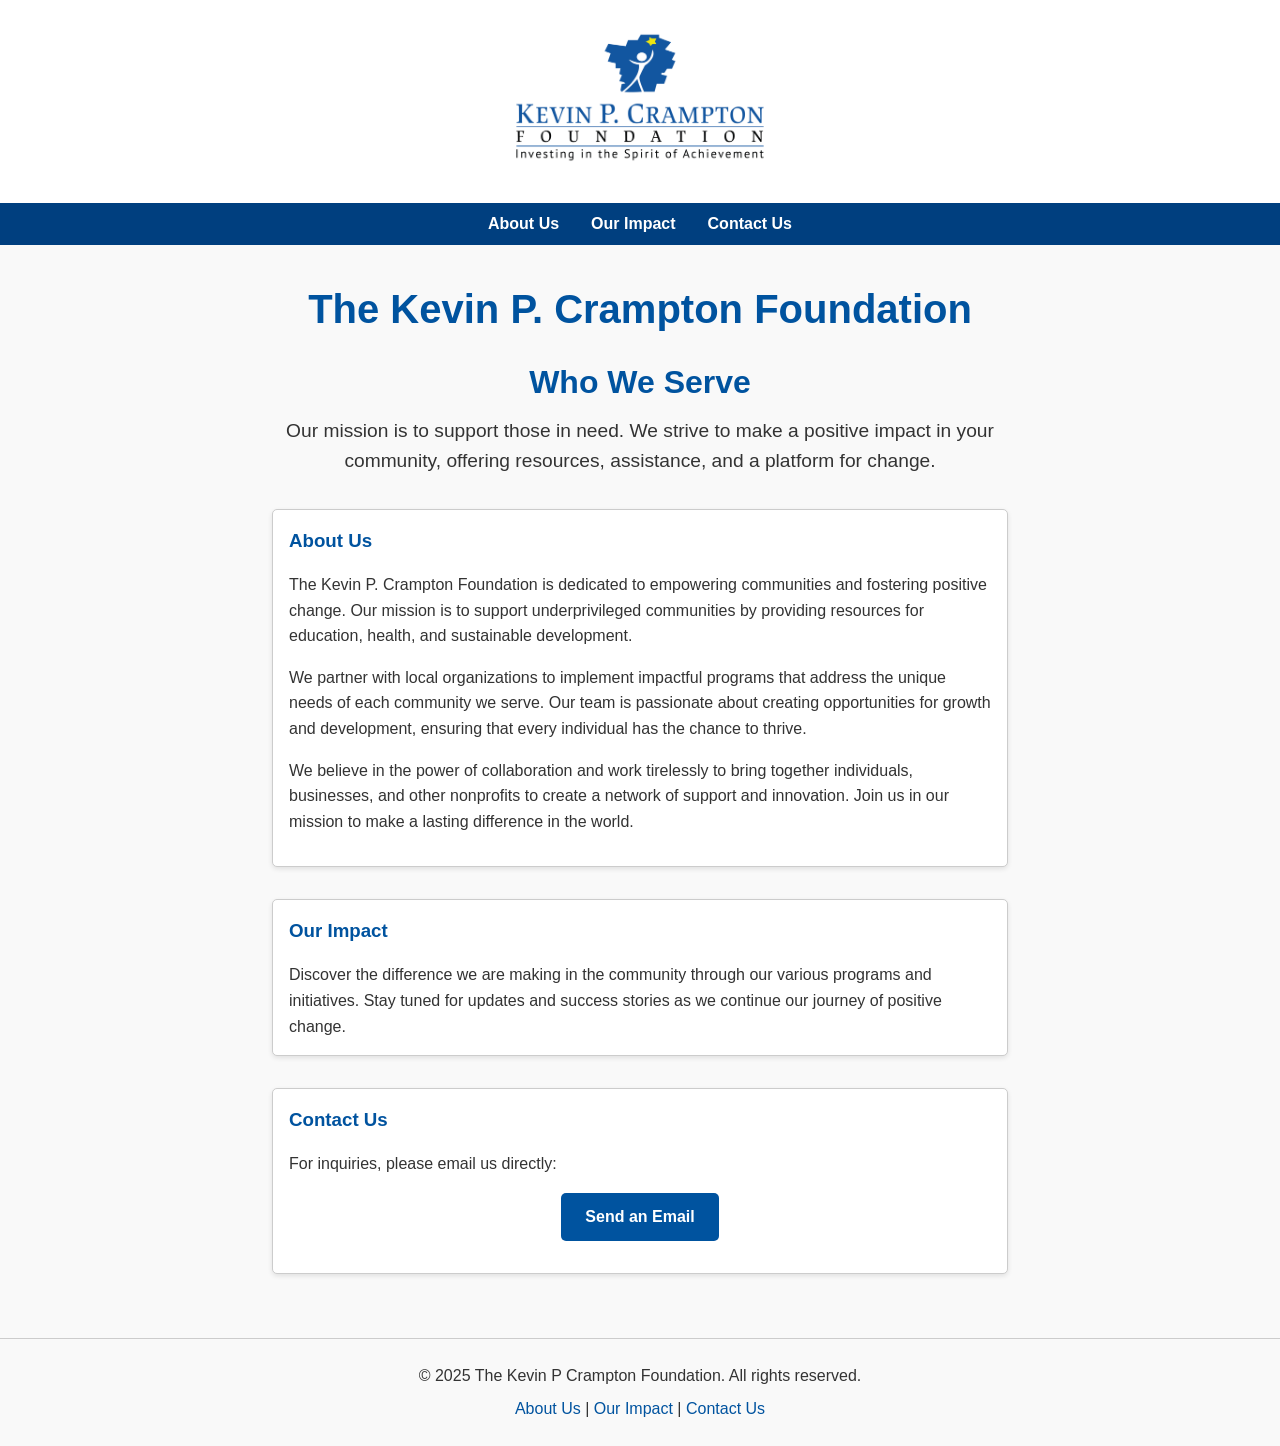
==== index.html @ 2173e02f "Update to website" ====
<!DOCTYPE html>
<html lang="en">
<head>
  <meta charset="UTF-8">
  <meta name="viewport" content="width=device-width, initial-scale=1.0">
  <title>The Kevin P Crampton Foundation</title>
  <meta name="description" content="The Kevin P. Crampton Foundation empowers communities through education, health, and sustainable development.">
  <link rel="icon" href="favicon.ico" type="image/x-icon">
  <style>
    /* Global Reset and Styles */
    * {
      margin: 0;
      padding: 0;
      box-sizing: border-box;
    }
    body {
      font-family: 'Segoe UI', Tahoma, Geneva, Verdana, sans-serif;
      color: #333;
      background-color: #f9f9f9;
      display: flex;
      flex-direction: column;
      align-items: center;
      transition: background-color 0.3s ease, color 0.3s ease;
      line-height: 1.6;
    }
    /* Header */
    header {
      width: 100%;
      background-color: #fff;
      text-align: center;
      padding: 0.5rem 0;
      box-shadow: 0 2px 5px rgba(0,0,0,0.1);
    }
    header .logo {
      max-width: 300px;
      margin: 0.5rem 0;
      transition: transform 0.3s ease;
    }
    header .logo:hover {
      transform: none;
    }
    /* Navigation */
    nav {
      width: 100%;
      background-color: #003f7f;
      color: white;
      text-align: center;
      padding: 0.5rem;
      position: sticky;
      top: 0;
      z-index: 1000;
    }
    .menu-toggle {
      display: none;
      background: none;
      border: none;
      font-size: 1.5rem;
      color: white;
      cursor: pointer;
    }
    .nav-links {
      display: flex;
      justify-content: center;
      align-items: center;
    }
    .nav-links a {
      color: white;
      margin: 0 1rem;
      text-decoration: none;
      font-weight: bold;
      transition: color 0.3s ease;
    }
    .nav-links a:hover,
    .nav-links a:focus {
      color: #ffcc00;
      outline: 2px solid #ffcc00;
    }
    @media (max-width: 600px) {
      .nav-links {
        flex-direction: column;
        display: none;
      }
      .nav-links.active {
        display: flex;
      }
      .menu-toggle {
        display: block;
      }
    }
    /* Main Content */
    main {
      max-width: 800px;
      width: 100%;
      padding: 2rem;
      text-align: center;
      animation: fadeIn 1s ease-in-out;
    }
    h1, h2, h3 {
      color: #00539f;
      margin-bottom: 1rem;
    }
    h1 {
      font-size: 2.5rem;
    }
    h2 {
      font-size: 2rem;
      margin-bottom: 0.5rem;
    }
    .description {
      font-size: 1.2rem;
      margin-bottom: 2rem;
    }
    /* Sections */
    section {
      margin: 2rem 0;
      padding: 1rem;
      background-color: #fff;
      border: 1px solid #ccc;
      border-radius: 5px;
      text-align: left;
      box-shadow: 0 2px 5px rgba(0,0,0,0.1);
      transition: transform 0.3s ease;
    }
    section:hover {
      transform: translateY(-5px);
    }
    /* Spacing between paragraphs in the About Section */
    #about p {
      margin-bottom: 1rem;
    }
    /* Contact Button - Inline-Block and Centered */
    .contact-button {
      display: inline-block;
      margin: 1rem 0;
      padding: 0.7rem 1.5rem;
      background-color: #00539f;
      color: white;
      text-decoration: none;
      font-size: 1rem;
      font-weight: bold;
      border: none;
      border-radius: 5px;
      cursor: pointer;
      transition: background-color 0.3s ease;
    }
    .contact-button:hover,
    .contact-button:focus {
      background-color: #003f7f;
      outline: 2px solid #ffcc00;
    }
    /* Container for Centering the Button */
    .button-container {
      text-align: center;
    }
    /* Footer */
    footer {
      width: 100%;
      background-color: #f9f9f9;
      text-align: center;
      padding: 1rem 0;
      border-top: 1px solid #ccc;
    }
    footer p {
      margin: 0.5rem 0;
    }
    footer a {
      color: #00539f;
      text-decoration: none;
      transition: color 0.3s ease;
    }
    footer a:hover,
    footer a:focus {
      color: #003f7f;
      outline: 2px solid #ffcc00;
    }
    /* Fade In Animation */
    @keyframes fadeIn {
      from { opacity: 0; }
      to { opacity: 1; }
    }
    /* Responsive Typography */
    @media (max-width: 600px) {
      h1 {
        font-size: 2rem;
      }
      h2 {
        font-size: 1.5rem;
      }
      .description {
        font-size: 1rem;
      }
    }
  </style>
</head>
<body>
  <!-- Header -->
  <header>
    <img src="KPC LOGO-1.PNG" alt="The Kevin P. Crampton Foundation Logo" class="logo">
  </header>
  <!-- Navigation -->
  <nav>
    <button class="menu-toggle" aria-label="Toggle navigation menu">&#9776;</button>
    <div class="nav-links">
      <a href="#about">About Us</a>
      <a href="#impact">Our Impact</a>
      <a href="#contact">Contact Us</a>
    </div>
  </nav>
  <!-- Main Content -->
  <main>
    <h1>The Kevin P. Crampton Foundation</h1>
    <h2>Who We Serve</h2>
    <p class="description">Our mission is to support those in need. We strive to make a positive impact in your community, offering resources, assistance, and a platform for change.</p>
    
    <!-- About Section -->
    <section id="about">
      <h3>About Us</h3>
      <p>The Kevin P. Crampton Foundation is dedicated to empowering communities and fostering positive change. Our mission is to support underprivileged communities by providing resources for education, health, and sustainable development.</p>
      <p>We partner with local organizations to implement impactful programs that address the unique needs of each community we serve. Our team is passionate about creating opportunities for growth and development, ensuring that every individual has the chance to thrive.</p>
      <p>We believe in the power of collaboration and work tirelessly to bring together individuals, businesses, and other nonprofits to create a network of support and innovation. Join us in our mission to make a lasting difference in the world.</p>
    </section>
    
    <!-- Impact Section -->
    <section id="impact">
      <h3>Our Impact</h3>
      <p>Discover the difference we are making in the community through our various programs and initiatives. Stay tuned for updates and success stories as we continue our journey of positive change.</p>
    </section>
    
    <!-- Contact Section -->
    <section id="contact">
      <h3>Contact Us</h3>
      <p>For inquiries, please email us directly:</p>
      <div class="button-container">
        <a href="mailto:support@crampton.org" class="contact-button">Send an Email</a>
      </div>
    </section>
  </main>
  <!-- Footer -->
  <footer>
    <p>&copy; 2025 The Kevin P Crampton Foundation. All rights reserved.</p>
    <p>
      <a href="#about">About Us</a> | 
      <a href="#impact">Our Impact</a> | 
      <a href="#contact">Contact Us</a>
    </p>
  </footer>
  <script>
    // Hamburger Menu Toggle
    const menuToggle = document.querySelector('.menu-toggle');
    const navLinks = document.querySelector('.nav-links');
    menuToggle.addEventListener('click', () => {
      navLinks.classList.toggle('active');
    });
  </script>
</body>
</html>
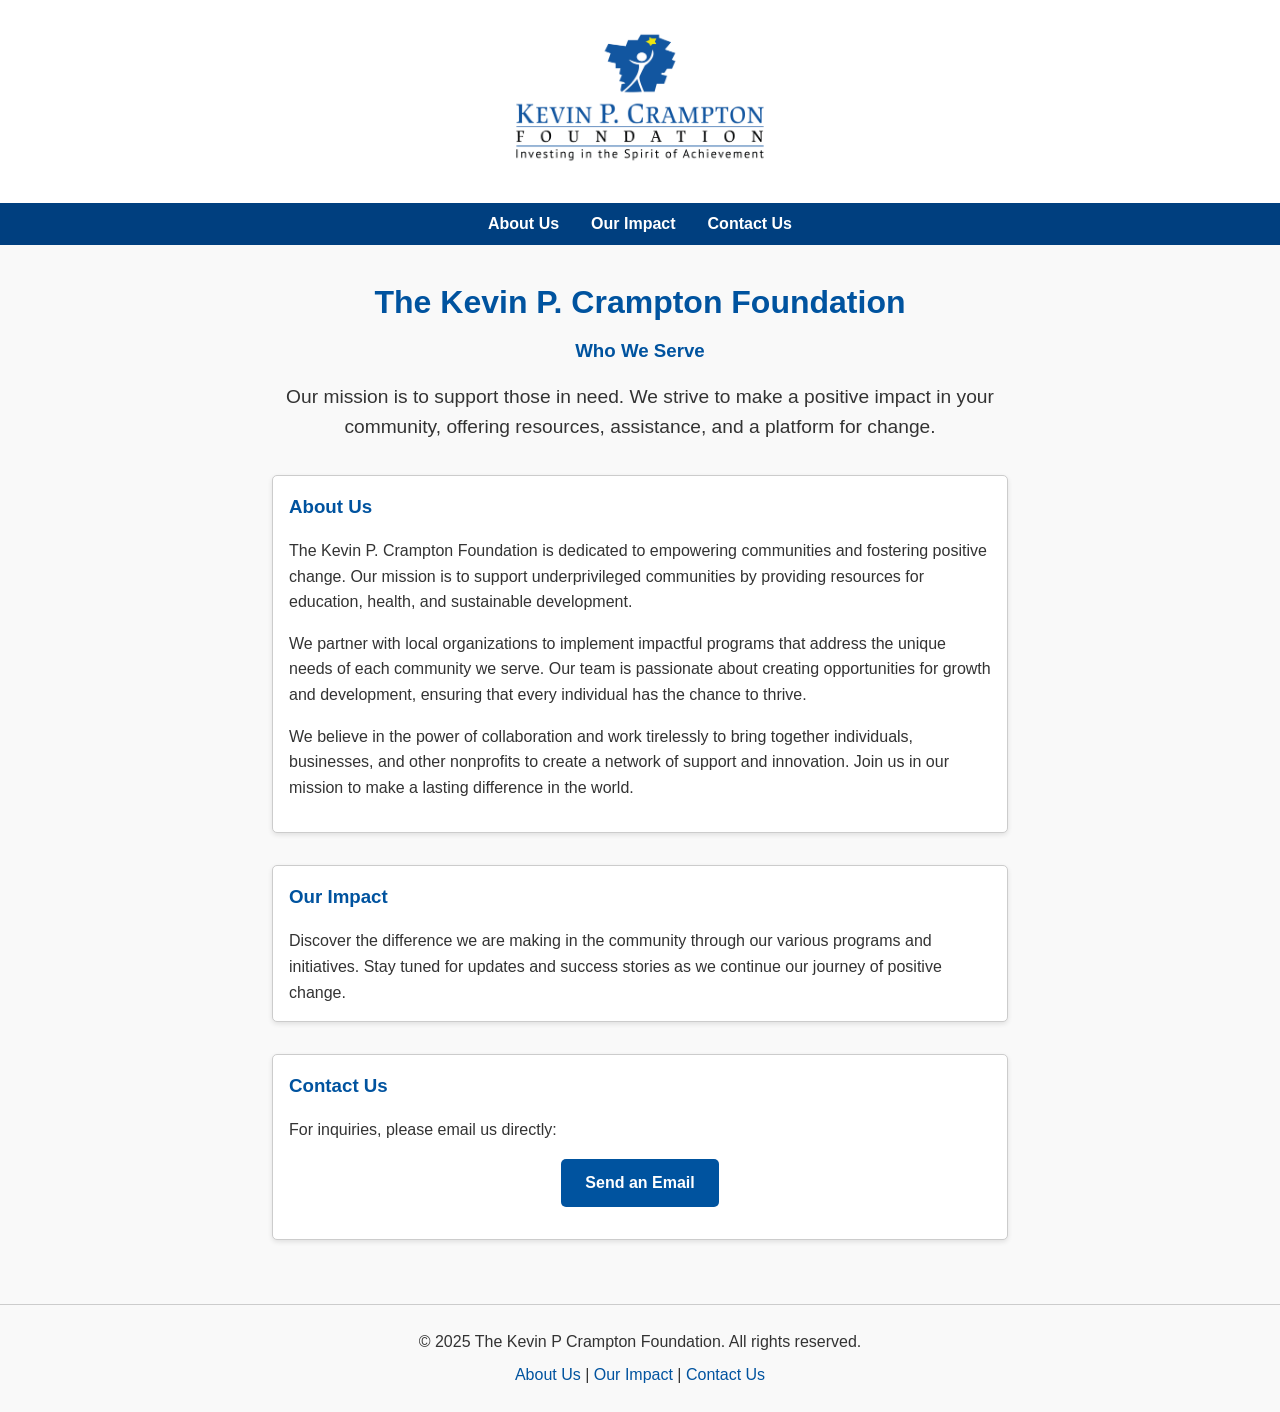
==== commit 6fdd4d70: "Update to headers" ====
--- a/index.html
+++ b/index.html
@@ -208,8 +208,8 @@
   </nav>
   <!-- Main Content -->
   <main>
-    <h1>The Kevin P. Crampton Foundation</h1>
-    <h2>Who We Serve</h2>
+    <h2>The Kevin P. Crampton Foundation</h2>
+    <h3>Who We Serve</h3>
     <p class="description">Our mission is to support those in need. We strive to make a positive impact in your community, offering resources, assistance, and a platform for change.</p>
     
     <!-- About Section -->
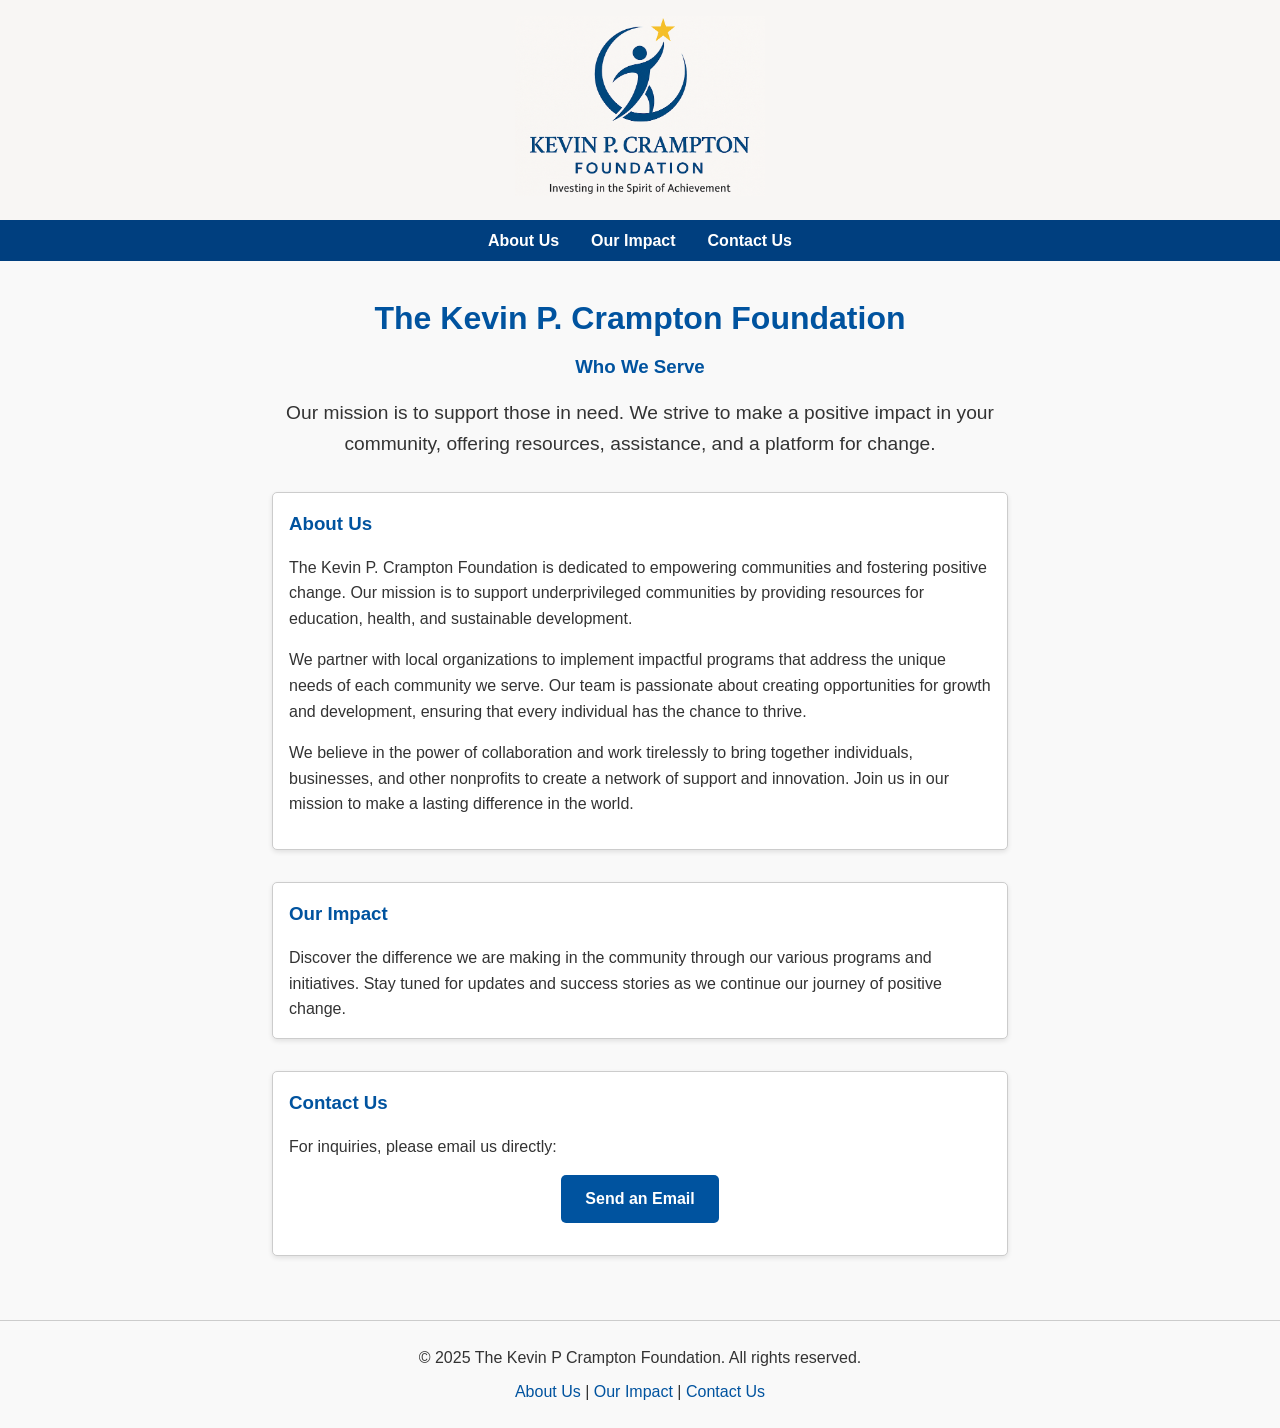
==== commit 7138120f: "Logo Update" ====
--- a/index.html
+++ b/index.html
@@ -26,13 +26,13 @@
     /* Header */
     header {
       width: 100%;
-      background-color: #fff;
+      background-color: #F8F6F4;
       text-align: center;
       padding: 0.5rem 0;
       box-shadow: 0 2px 5px rgba(0,0,0,0.1);
     }
     header .logo {
-      max-width: 300px;
+      max-width: 250px;
       margin: 0.5rem 0;
       transition: transform 0.3s ease;
     }
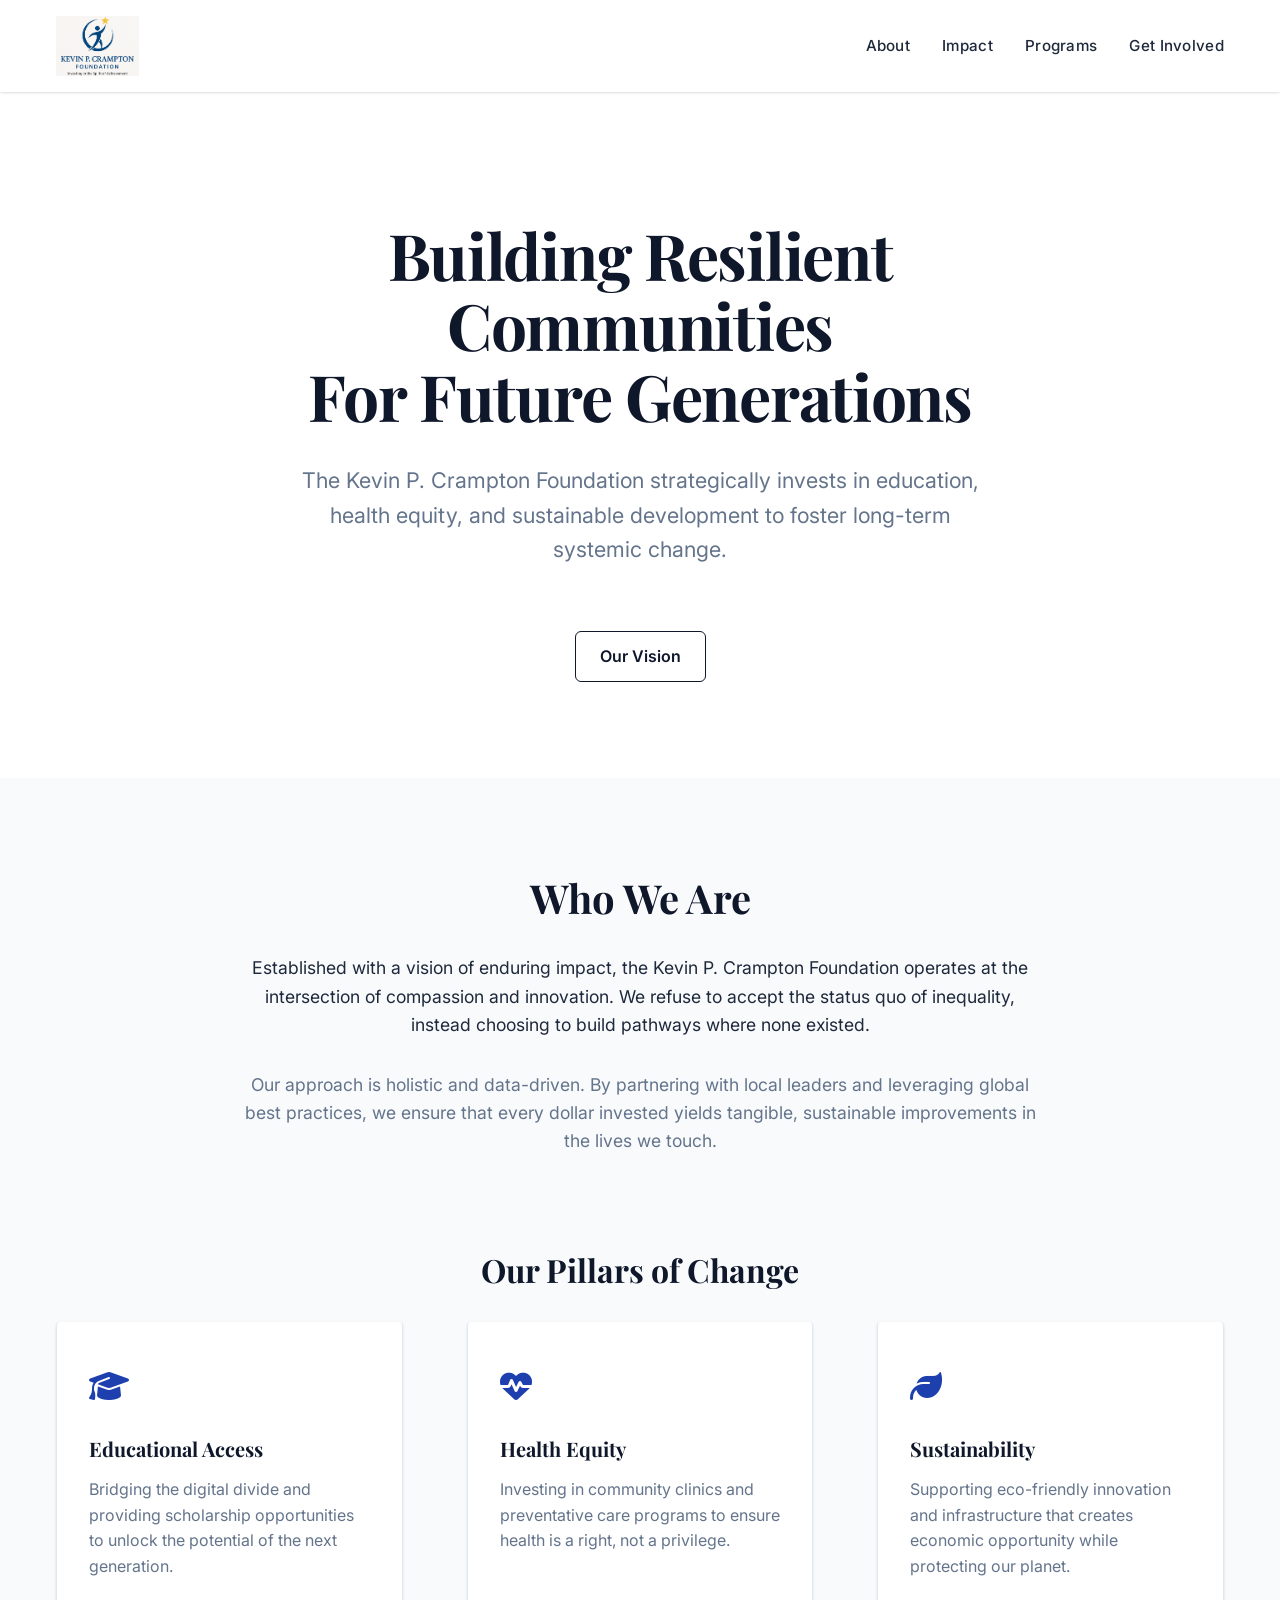
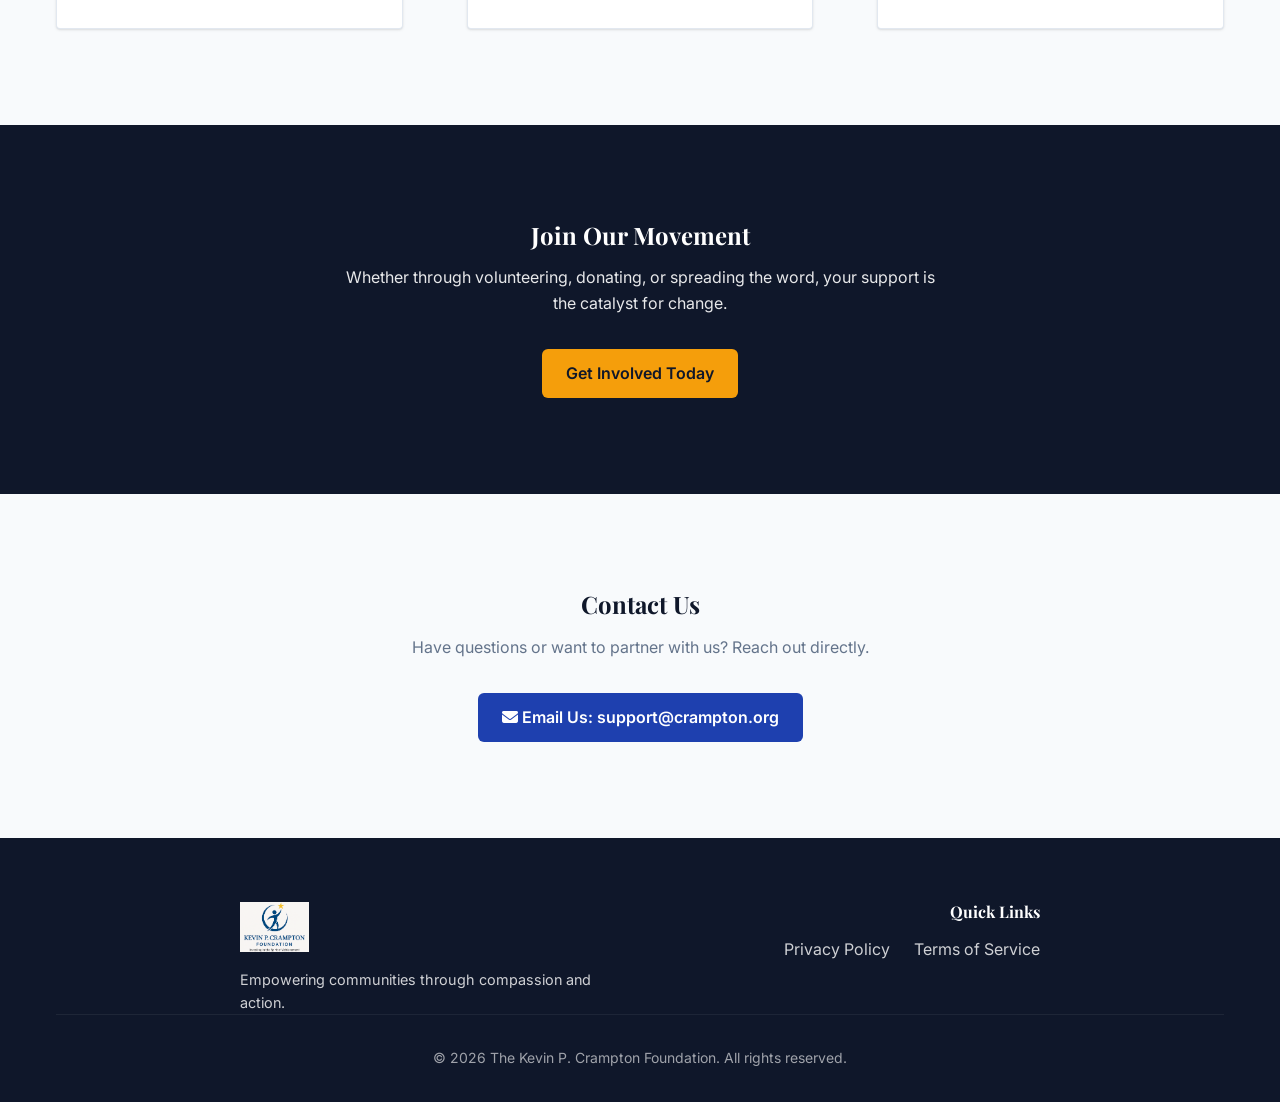
==== commit a76ef80e: "dev push" ====
--- a/index.html
+++ b/index.html
@@ -1,256 +1,158 @@
 <!DOCTYPE html>
 <html lang="en">
+
 <head>
   <meta charset="UTF-8">
   <meta name="viewport" content="width=device-width, initial-scale=1.0">
-  <title>The Kevin P Crampton Foundation</title>
-  <meta name="description" content="The Kevin P. Crampton Foundation empowers communities through education, health, and sustainable development.">
-  <link rel="icon" href="favicon.ico" type="image/x-icon">
-  <style>
-    /* Global Reset and Styles */
-    * {
-      margin: 0;
-      padding: 0;
-      box-sizing: border-box;
-    }
-    body {
-      font-family: 'Segoe UI', Tahoma, Geneva, Verdana, sans-serif;
-      color: #333;
-      background-color: #f9f9f9;
-      display: flex;
-      flex-direction: column;
-      align-items: center;
-      transition: background-color 0.3s ease, color 0.3s ease;
-      line-height: 1.6;
-    }
-    /* Header */
-    header {
-      width: 100%;
-      background-color: #F8F6F4;
-      text-align: center;
-      padding: 0.5rem 0;
-      box-shadow: 0 2px 5px rgba(0,0,0,0.1);
-    }
-    header .logo {
-      max-width: 250px;
-      margin: 0.5rem 0;
-      transition: transform 0.3s ease;
-    }
-    header .logo:hover {
-      transform: none;
-    }
-    /* Navigation */
-    nav {
-      width: 100%;
-      background-color: #003f7f;
-      color: white;
-      text-align: center;
-      padding: 0.5rem;
-      position: sticky;
-      top: 0;
-      z-index: 1000;
-    }
-    .menu-toggle {
-      display: none;
-      background: none;
-      border: none;
-      font-size: 1.5rem;
-      color: white;
-      cursor: pointer;
-    }
-    .nav-links {
-      display: flex;
-      justify-content: center;
-      align-items: center;
-    }
-    .nav-links a {
-      color: white;
-      margin: 0 1rem;
-      text-decoration: none;
-      font-weight: bold;
-      transition: color 0.3s ease;
-    }
-    .nav-links a:hover,
-    .nav-links a:focus {
-      color: #ffcc00;
-      outline: 2px solid #ffcc00;
-    }
-    @media (max-width: 600px) {
-      .nav-links {
-        flex-direction: column;
-        display: none;
-      }
-      .nav-links.active {
-        display: flex;
-      }
-      .menu-toggle {
-        display: block;
-      }
-    }
-    /* Main Content */
-    main {
-      max-width: 800px;
-      width: 100%;
-      padding: 2rem;
-      text-align: center;
-      animation: fadeIn 1s ease-in-out;
-    }
-    h1, h2, h3 {
-      color: #00539f;
-      margin-bottom: 1rem;
-    }
-    h1 {
-      font-size: 2.5rem;
-    }
-    h2 {
-      font-size: 2rem;
-      margin-bottom: 0.5rem;
-    }
-    .description {
-      font-size: 1.2rem;
-      margin-bottom: 2rem;
-    }
-    /* Sections */
-    section {
-      margin: 2rem 0;
-      padding: 1rem;
-      background-color: #fff;
-      border: 1px solid #ccc;
-      border-radius: 5px;
-      text-align: left;
-      box-shadow: 0 2px 5px rgba(0,0,0,0.1);
-      transition: transform 0.3s ease;
-    }
-    section:hover {
-      transform: translateY(-5px);
-    }
-    /* Spacing between paragraphs in the About Section */
-    #about p {
-      margin-bottom: 1rem;
-    }
-    /* Contact Button - Inline-Block and Centered */
-    .contact-button {
-      display: inline-block;
-      margin: 1rem 0;
-      padding: 0.7rem 1.5rem;
-      background-color: #00539f;
-      color: white;
-      text-decoration: none;
-      font-size: 1rem;
-      font-weight: bold;
-      border: none;
-      border-radius: 5px;
-      cursor: pointer;
-      transition: background-color 0.3s ease;
-    }
-    .contact-button:hover,
-    .contact-button:focus {
-      background-color: #003f7f;
-      outline: 2px solid #ffcc00;
-    }
-    /* Container for Centering the Button */
-    .button-container {
-      text-align: center;
-    }
-    /* Footer */
-    footer {
-      width: 100%;
-      background-color: #f9f9f9;
-      text-align: center;
-      padding: 1rem 0;
-      border-top: 1px solid #ccc;
-    }
-    footer p {
-      margin: 0.5rem 0;
-    }
-    footer a {
-      color: #00539f;
-      text-decoration: none;
-      transition: color 0.3s ease;
-    }
-    footer a:hover,
-    footer a:focus {
-      color: #003f7f;
-      outline: 2px solid #ffcc00;
-    }
-    /* Fade In Animation */
-    @keyframes fadeIn {
-      from { opacity: 0; }
-      to { opacity: 1; }
-    }
-    /* Responsive Typography */
-    @media (max-width: 600px) {
-      h1 {
-        font-size: 2rem;
-      }
-      h2 {
-        font-size: 1.5rem;
-      }
-      .description {
-        font-size: 1rem;
-      }
-    }
-  </style>
+  <title>The Kevin P. Crampton Foundation | Empowering Communities</title>
+  <meta name="description"
+    content="The Kevin P. Crampton Foundation empowers communities through education, health, and sustainable development. Join us in making a difference.">
+  <link rel="icon" href="assets/images/logo.png" type="image/png">
+
+  <!-- Fonts -->
+  <link rel="preconnect" href="https://fonts.googleapis.com">
+  <link rel="preconnect" href="https://fonts.gstatic.com" crossorigin>
+  <link
+    href="https://fonts.googleapis.com/css2?family=Inter:wght@400;500;600&family=Playfair+Display:wght@600;700&display=swap"
+    rel="stylesheet">
+
+  <!-- Styles -->
+  <link rel="stylesheet" href="assets/css/styles.css">
+
+  <!-- Font Awesome (for icons) -->
+  <link rel="stylesheet" href="https://cdnjs.cloudflare.com/ajax/libs/font-awesome/6.4.0/css/all.min.css">
 </head>
+
 <body>
+
   <!-- Header -->
   <header>
-    <img src="KPC LOGO-1.PNG" alt="The Kevin P. Crampton Foundation Logo" class="logo">
+    <div class="container navbar">
+      <a href="#" class="logo-container">
+        <img src="assets/images/logo.png" alt="Kevin P. Crampton Foundation Logo">
+      </a>
+
+      <button class="hamburger" aria-label="Toggle navigation">
+        <i class="fas fa-bars"></i>
+      </button>
+
+      <nav class="nav-links">
+        <a href="#about">About</a>
+        <a href="#impact">Impact</a>
+        <a href="#programs">Programs</a>
+        <a href="#get-involved">Get Involved</a>
+      </nav>
+    </div>
   </header>
-  <!-- Navigation -->
-  <nav>
-    <button class="menu-toggle" aria-label="Toggle navigation menu">&#9776;</button>
-    <div class="nav-links">
-      <a href="#about">About Us</a>
-      <a href="#impact">Our Impact</a>
-      <a href="#contact">Contact Us</a>
+
+  <!-- Hero Section -->
+  <section class="hero">
+    <div class="container hero-content">
+      <h1>Building Resilient Communities<br>For Future Generations</h1>
+      <p>The Kevin P. Crampton Foundation strategically invests in education, health equity, and sustainable development
+        to foster long-term systemic change.</p>
+      <div class="hero-actions">
+        <a href="#about" class="btn btn-accent"
+          style="background: transparent; border: 1px solid var(--primary-color); color: var(--primary-color);">Our
+          Vision</a>
+      </div>
     </div>
-  </nav>
-  <!-- Main Content -->
-  <main>
-    <h2>The Kevin P. Crampton Foundation</h2>
-    <h3>Who We Serve</h3>
-    <p class="description">Our mission is to support those in need. We strive to make a positive impact in your community, offering resources, assistance, and a platform for change.</p>
-    
-    <!-- About Section -->
-    <section id="about">
-      <h3>About Us</h3>
-      <p>The Kevin P. Crampton Foundation is dedicated to empowering communities and fostering positive change. Our mission is to support underprivileged communities by providing resources for education, health, and sustainable development.</p>
-      <p>We partner with local organizations to implement impactful programs that address the unique needs of each community we serve. Our team is passionate about creating opportunities for growth and development, ensuring that every individual has the chance to thrive.</p>
-      <p>We believe in the power of collaboration and work tirelessly to bring together individuals, businesses, and other nonprofits to create a network of support and innovation. Join us in our mission to make a lasting difference in the world.</p>
-    </section>
-    
-    <!-- Impact Section -->
-    <section id="impact">
-      <h3>Our Impact</h3>
-      <p>Discover the difference we are making in the community through our various programs and initiatives. Stay tuned for updates and success stories as we continue our journey of positive change.</p>
-    </section>
-    
-    <!-- Contact Section -->
-    <section id="contact">
-      <h3>Contact Us</h3>
-      <p>For inquiries, please email us directly:</p>
-      <div class="button-container">
-        <a href="mailto:support@crampton.org" class="contact-button">Send an Email</a>
+  </section>
+
+  <!-- Mission & About Section -->
+  <section id="about" class="section-padding">
+    <div class="container">
+      <div style="max-width: 800px; margin: 0 auto 6rem; text-align: center;">
+        <h2 class="mb-4" style="font-size: 2.5rem;">Who We Are</h2>
+        <p class="mb-4" style="font-size: 1.1rem; color: var(--text-dark);">
+          Established with a vision of enduring impact, the Kevin P. Crampton Foundation operates at the intersection
+          of compassion and innovation. We refuse to accept the status quo of inequality, instead choosing to build
+          pathways where none existed.
+        </p>
+        <p style="font-size: 1.1rem; color: var(--text-light);">
+          Our approach is holistic and data-driven. By partnering with local leaders and leveraging global best
+          practices, we ensure that every dollar invested yields tangible, sustainable improvements in the lives we
+          touch.
+        </p>
       </div>
-    </section>
-  </main>
+
+      <div class="section-header text-center mb-4">
+        <h2 style="font-size: 2rem;">Our Pillars of Change</h2>
+      </div>
+
+      <div class="card-grid">
+        <div class="card">
+          <div class="mb-4"><i class="fas fa-graduation-cap fa-2x" style="color: var(--secondary-color);"></i></div>
+          <h4 style="font-size: 1.25rem; font-weight: 700;">Educational Access</h4>
+          <p style="color: var(--text-light);">Bridging the digital divide and providing scholarship opportunities to
+            unlock the potential of the next generation.</p>
+        </div>
+        <div class="card">
+          <div class="mb-4"><i class="fas fa-heartbeat fa-2x" style="color: var(--secondary-color);"></i></div>
+          <h4 style="font-size: 1.25rem; font-weight: 700;">Health Equity</h4>
+          <p style="color: var(--text-light);">Investing in community clinics and preventative care programs to ensure
+            health is a right, not a privilege.</p>
+        </div>
+        <div class="card">
+          <div class="mb-4"><i class="fas fa-leaf fa-2x" style="color: var(--secondary-color);"></i></div>
+          <h4 style="font-size: 1.25rem; font-weight: 700;">Sustainability</h4>
+          <p style="color: var(--text-light);">Supporting eco-friendly innovation and infrastructure that creates
+            economic opportunity while protecting our planet.</p>
+        </div>
+      </div>
+    </div>
+  </section>
+
+
+  <!-- Call to Action -->
+  <section id="get-involved" class="section-padding"
+    style="background-color: var(--primary-color); color: white; text-align: center;">
+    <div class="container">
+      <h2 style="color: white; margin-bottom: 1rem;">Join Our Movement</h2>
+      <p style="max-width: 600px; margin: 0 auto var(--spacing-md); opacity: 0.9;">
+        Whether through volunteering, donating, or spreading the word, your support is the catalyst for change.
+      </p>
+      <a href="#contact" class="btn btn-accent">Get Involved Today</a>
+    </div>
+  </section>
+
+  <!-- Contact Section -->
+  <section id="contact" class="section-padding">
+    <div class="container text-center">
+      <h2>Contact Us</h2>
+      <p class="mb-4" style="color: var(--text-light);">Have questions or want to partner with us? Reach out directly.
+      </p>
+      <a href="mailto:support@crampton.org" class="btn btn-primary">
+        <i class="fas fa-envelope"></i> Email Us: support@crampton.org
+      </a>
+    </div>
+  </section>
+
   <!-- Footer -->
   <footer>
-    <p>&copy; 2025 The Kevin P Crampton Foundation. All rights reserved.</p>
-    <p>
-      <a href="#about">About Us</a> | 
-      <a href="#impact">Our Impact</a> | 
-      <a href="#contact">Contact Us</a>
-    </p>
+    <div class="container">
+      <div class="footer-grid" style="grid-template-columns: 1fr 1fr; max-width: 800px; margin: 0 auto; gap: 4rem;">
+        <div class="footer-col">
+          <!-- Removed filter to show actual logo colors -->
+          <img src="assets/images/logo.png" alt="KPC Logo" style="height: 50px; margin-bottom: 1rem;">
+          <p style="opacity: 0.8; font-size: 0.9rem;">Empowering communities through compassion and action.</p>
+        </div>
+        <div class="footer-col" style="text-align: right;">
+          <h4>Quick Links</h4>
+          <ul style="display: flex; gap: 1.5rem; justify-content: flex-end;">
+            <li><a href="privacy.html">Privacy Policy</a></li>
+            <li><a href="terms.html">Terms of Service</a></li>
+          </ul>
+        </div>
+      </div>
+      <div class="copyright">
+        <p>&copy; <span class="copyright-year">2025</span> The Kevin P. Crampton Foundation. All rights reserved.</p>
+      </div>
+    </div>
   </footer>
-  <script>
-    // Hamburger Menu Toggle
-    const menuToggle = document.querySelector('.menu-toggle');
-    const navLinks = document.querySelector('.nav-links');
-    menuToggle.addEventListener('click', () => {
-      navLinks.classList.toggle('active');
-    });
-  </script>
+
+  <!-- Scripts -->
+  <script src="assets/js/main.js"></script>
 </body>
-</html>
+
+</html>
--- a/assets/css/styles.css
+++ b/assets/css/styles.css
@@ -0,0 +1,357 @@
+/* 
+ * KPC Foundation - Modern Design System 
+ * Senior Developer Standard
+ */
+
+:root {
+  /* Color Palette - Trust & Professionalism */
+  --primary-color: #0F172A;
+  /* Deep Navy */
+  --secondary-color: #1E40AF;
+  /* Royal Blue */
+  --accent-color: #F59E0B;
+  /* Amber/Gold for Actions */
+  --text-dark: #1E293B;
+  /* Slate 800 */
+  --text-light: #64748B;
+  /* Slate 500 */
+  --bg-light: #F8FAFC;
+  /* Slate 50 */
+  --bg-white: #FFFFFF;
+  --border-color: #E2E8F0;
+
+  /* Typography */
+  --font-heading: 'Playfair Display', serif;
+  --font-body: 'Inter', sans-serif;
+
+  /* Spacing */
+  --spacing-xs: 0.5rem;
+  --spacing-sm: 1rem;
+  --spacing-md: 2rem;
+  --spacing-lg: 4rem;
+  --spacing-xl: 8rem;
+
+  /* Shadows */
+  --shadow-sm: 0 1px 3px 0 rgb(0 0 0 / 0.1), 0 1px 2px -1px rgb(0 0 0 / 0.1);
+  --shadow-md: 0 4px 6px -1px rgb(0 0 0 / 0.1), 0 2px 4px -2px rgb(0 0 0 / 0.1);
+  --shadow-lg: 0 10px 15px -3px rgb(0 0 0 / 0.1), 0 4px 6px -4px rgb(0 0 0 / 0.1);
+
+  /* Transitions */
+  --transition-base: all 0.3s ease;
+}
+
+/* Reset & Base */
+*,
+*::before,
+*::after {
+  box-sizing: border-box;
+  margin: 0;
+  padding: 0;
+}
+
+html {
+  scroll-behavior: smooth;
+}
+
+body {
+  font-family: var(--font-body);
+  color: var(--text-dark);
+  background-color: var(--bg-light);
+  line-height: 1.6;
+  -webkit-font-smoothing: antialiased;
+}
+
+h1,
+h2,
+h3,
+h4,
+h5,
+h6 {
+  font-family: var(--font-heading);
+  color: var(--primary-color);
+  line-height: 1.2;
+  margin-bottom: var(--spacing-sm);
+}
+
+a {
+  text-decoration: none;
+  color: inherit;
+  transition: var(--transition-base);
+}
+
+ul {
+  list-style: none;
+}
+
+img {
+  max-width: 100%;
+  display: block;
+}
+
+/* Utilities */
+.container {
+  width: 100%;
+  max-width: 1200px;
+  margin: 0 auto;
+  padding: 0 var(--spacing-sm);
+}
+
+.btn {
+  display: inline-block;
+  padding: 0.75rem 1.5rem;
+  border-radius: 6px;
+  font-weight: 600;
+  cursor: pointer;
+  transition: var(--transition-base);
+  border: none;
+  font-size: 1rem;
+}
+
+.btn-primary {
+  background-color: var(--secondary-color);
+  color: white;
+}
+
+.btn-primary:hover {
+  background-color: var(--primary-color);
+  transform: translateY(-2px);
+  box-shadow: var(--shadow-md);
+}
+
+.btn-accent {
+  background-color: var(--accent-color);
+  color: var(--primary-color);
+}
+
+.btn-accent:hover {
+  background-color: #d97706;
+  transform: translateY(-2px);
+  box-shadow: var(--shadow-md);
+}
+
+.section-padding {
+  padding: var(--spacing-lg) 0;
+}
+
+.text-center {
+  text-align: center;
+}
+
+.mb-2 {
+  margin-bottom: var(--spacing-sm);
+}
+
+.mb-4 {
+  margin-bottom: var(--spacing-md);
+}
+
+/* Header & Nav */
+header {
+  background: var(--bg-white);
+  /* Ensure pure white for blend mode */
+  position: sticky;
+  top: 0;
+  z-index: 1000;
+  box-shadow: var(--shadow-sm);
+  padding: 1rem 0;
+  /* More breathing room */
+}
+
+.navbar {
+  display: flex;
+  justify-content: space-between;
+  align-items: center;
+}
+
+.logo-container img {
+  height: 60px;
+  /* Slightly larger presence */
+  width: auto;
+  mix-blend-mode: multiply;
+  /* Blends white background */
+}
+
+.nav-links {
+  display: flex;
+  gap: var(--spacing-md);
+  align-items: center;
+}
+
+.nav-links a {
+  font-family: var(--font-body);
+  font-weight: 500;
+  color: var(--text-dark);
+  font-size: 0.95rem;
+  letter-spacing: 0.02em;
+  position: relative;
+}
+
+.nav-links a::after {
+  content: '';
+  position: absolute;
+  width: 0;
+  height: 1px;
+  bottom: -4px;
+  left: 0;
+  background-color: var(--secondary-color);
+  transition: width 0.3s ease;
+}
+
+.nav-links a:hover {
+  color: var(--secondary-color);
+}
+
+.nav-links a:hover::after {
+  width: 100%;
+}
+
+
+.hamburger {
+  display: none;
+  font-size: 1.5rem;
+  cursor: pointer;
+  background: none;
+  border: none;
+  color: var(--primary-color);
+}
+
+/* Hero Section */
+.hero {
+  position: relative;
+  background-color: var(--bg-white);
+  padding: 8rem 0 6rem;
+  /* Increased top padding */
+  overflow: hidden;
+  text-align: center;
+  /* Centered by default for impact */
+}
+
+.hero-content {
+  max-width: 900px;
+  margin: 0 auto;
+  position: relative;
+  z-index: 1;
+}
+
+.hero h1 {
+  font-size: 4rem;
+  /* Larger, more authoritative */
+  font-weight: 700;
+  color: var(--primary-color);
+  margin-bottom: var(--spacing-md);
+  letter-spacing: -0.02em;
+  line-height: 1.1;
+}
+
+.hero p {
+  font-size: 1.35rem;
+  color: var(--text-light);
+  margin: 0 auto var(--spacing-lg);
+  max-width: 700px;
+  font-weight: 400;
+}
+
+/* Feature Cards (About/Mission) - Refined */
+.card-grid {
+  display: grid;
+  grid-template-columns: repeat(auto-fit, minmax(320px, 1fr));
+  /* Slightly wider cards */
+  gap: var(--spacing-lg);
+  /* More space between cards */
+}
+
+.card {
+  background: white;
+  padding: 3rem 2rem;
+  /* More internal padding */
+  border-radius: 4px;
+  /* Sharper, more corporate corners */
+  box-shadow: var(--shadow-sm);
+  transition: var(--transition-base);
+  border: 1px solid var(--border-color);
+  /* Subtle border instead of top-bar */
+  border-top: none;
+}
+
+.card:hover {
+  transform: translateY(-4px);
+  box-shadow: var(--shadow-lg);
+  border-color: transparent;
+}
+
+.section-padding {
+  padding: 6rem 0;
+  /* Increased from 4rem */
+}
+
+/* Footer */
+footer {
+  background-color: var(--primary-color);
+  color: white;
+  padding: var(--spacing-lg) 0 var(--spacing-md);
+}
+
+.footer-grid {
+  display: grid;
+  grid-template-columns: repeat(auto-fit, minmax(200px, 1fr));
+  gap: var(--spacing-lg);
+  margin-bottom: var(--spacing-md);
+}
+
+.footer-col h4 {
+  color: white;
+  margin-bottom: var(--spacing-sm);
+}
+
+.footer-col ul li {
+  margin-bottom: 0.5rem;
+}
+
+.footer-col a {
+  opacity: 0.8;
+}
+
+.footer-col a:hover {
+  opacity: 1;
+  color: var(--accent-color);
+}
+
+.copyright {
+  border-top: 1px solid rgba(255, 255, 255, 0.1);
+  padding-top: var(--spacing-md);
+  text-align: center;
+  opacity: 0.6;
+  font-size: 0.875rem;
+}
+
+/* Responsive */
+@media (max-width: 768px) {
+  .nav-links {
+    display: none;
+    position: absolute;
+    top: 100%;
+    left: 0;
+    width: 100%;
+    background: white;
+    flex-direction: column;
+    padding: var(--spacing-md);
+    box-shadow: var(--shadow-md);
+    text-align: center;
+  }
+
+  .nav-links.active {
+    display: flex;
+  }
+
+  .hamburger {
+    display: block;
+  }
+
+  .hero h1 {
+    font-size: 2.5rem;
+  }
+
+  .hero {
+    padding: var(--spacing-lg) 0;
+  }
+}
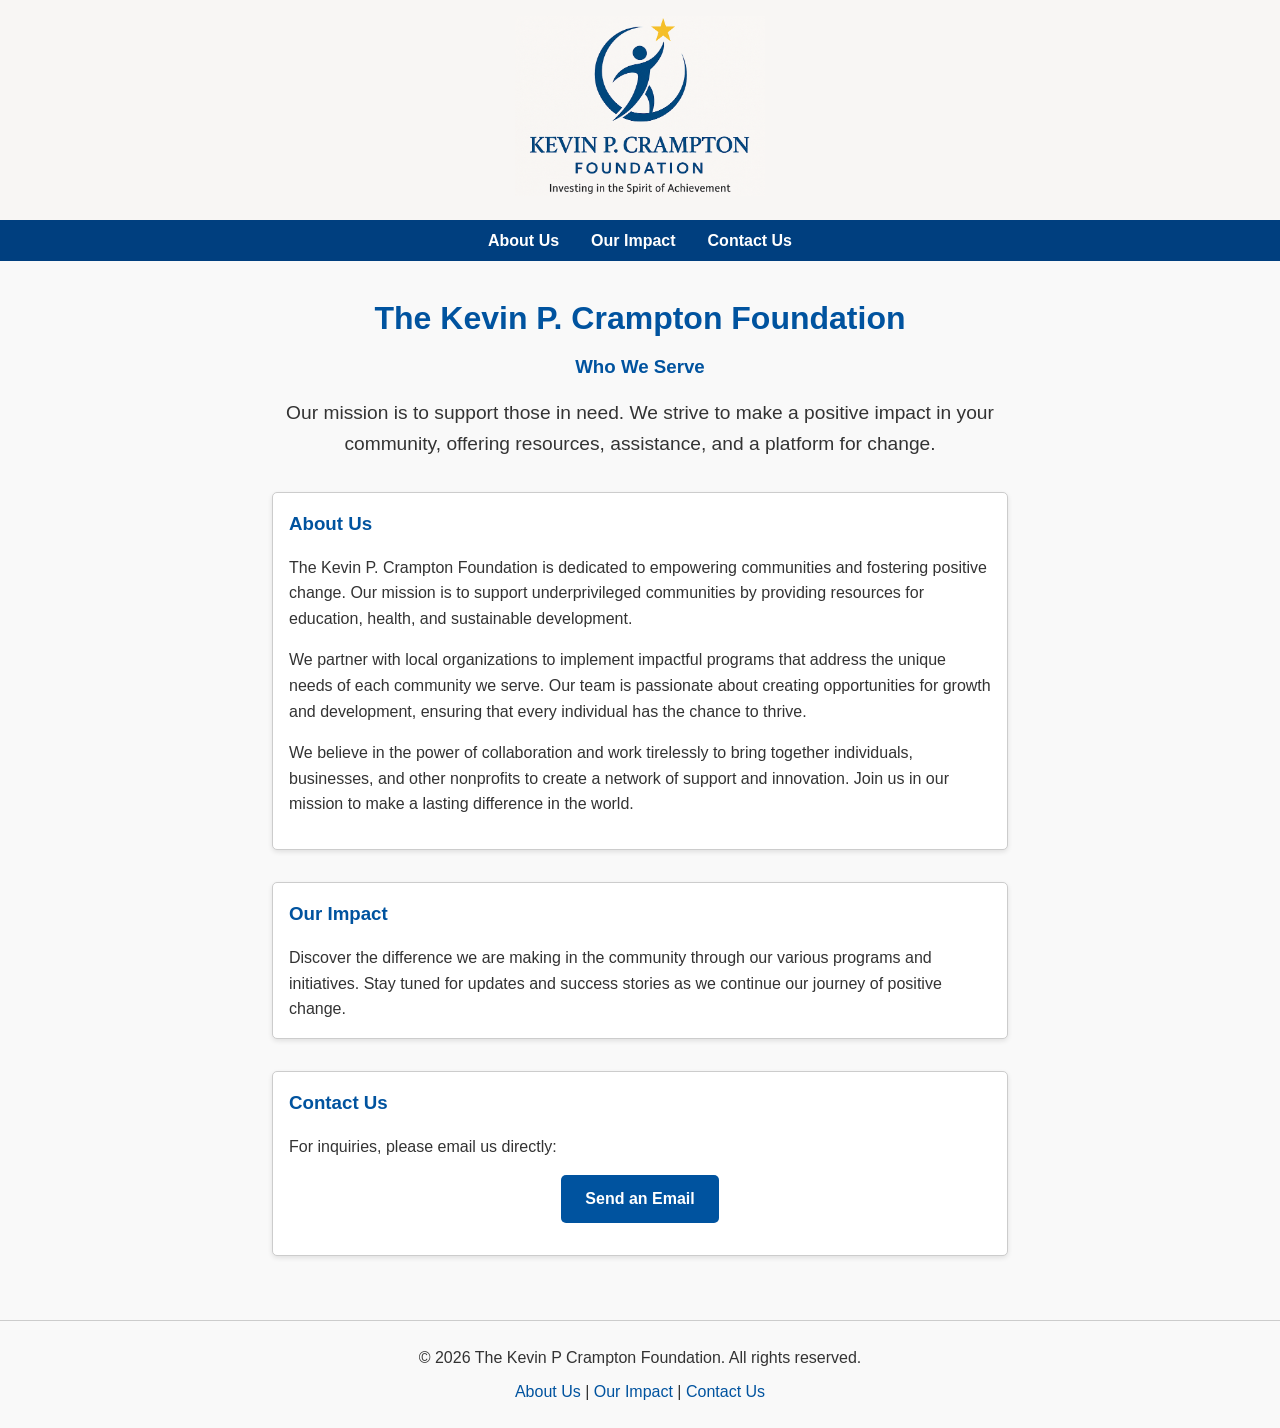
==== commit 7cc20c2f: "update copyright year" ====
--- a/index.html
+++ b/index.html
@@ -1,158 +1,256 @@
 <!DOCTYPE html>
 <html lang="en">
-
 <head>
   <meta charset="UTF-8">
   <meta name="viewport" content="width=device-width, initial-scale=1.0">
-  <title>The Kevin P. Crampton Foundation | Empowering Communities</title>
-  <meta name="description"
-    content="The Kevin P. Crampton Foundation empowers communities through education, health, and sustainable development. Join us in making a difference.">
-  <link rel="icon" href="assets/images/logo.png" type="image/png">
-
-  <!-- Fonts -->
-  <link rel="preconnect" href="https://fonts.googleapis.com">
-  <link rel="preconnect" href="https://fonts.gstatic.com" crossorigin>
-  <link
-    href="https://fonts.googleapis.com/css2?family=Inter:wght@400;500;600&family=Playfair+Display:wght@600;700&display=swap"
-    rel="stylesheet">
-
-  <!-- Styles -->
-  <link rel="stylesheet" href="assets/css/styles.css">
-
-  <!-- Font Awesome (for icons) -->
-  <link rel="stylesheet" href="https://cdnjs.cloudflare.com/ajax/libs/font-awesome/6.4.0/css/all.min.css">
+  <title>The Kevin P Crampton Foundation</title>
+  <meta name="description" content="The Kevin P. Crampton Foundation empowers communities through education, health, and sustainable development.">
+  <link rel="icon" href="favicon.ico" type="image/x-icon">
+  <style>
+    /* Global Reset and Styles */
+    * {
+      margin: 0;
+      padding: 0;
+      box-sizing: border-box;
+    }
+    body {
+      font-family: 'Segoe UI', Tahoma, Geneva, Verdana, sans-serif;
+      color: #333;
+      background-color: #f9f9f9;
+      display: flex;
+      flex-direction: column;
+      align-items: center;
+      transition: background-color 0.3s ease, color 0.3s ease;
+      line-height: 1.6;
+    }
+    /* Header */
+    header {
+      width: 100%;
+      background-color: #F8F6F4;
+      text-align: center;
+      padding: 0.5rem 0;
+      box-shadow: 0 2px 5px rgba(0,0,0,0.1);
+    }
+    header .logo {
+      max-width: 250px;
+      margin: 0.5rem 0;
+      transition: transform 0.3s ease;
+    }
+    header .logo:hover {
+      transform: none;
+    }
+    /* Navigation */
+    nav {
+      width: 100%;
+      background-color: #003f7f;
+      color: white;
+      text-align: center;
+      padding: 0.5rem;
+      position: sticky;
+      top: 0;
+      z-index: 1000;
+    }
+    .menu-toggle {
+      display: none;
+      background: none;
+      border: none;
+      font-size: 1.5rem;
+      color: white;
+      cursor: pointer;
+    }
+    .nav-links {
+      display: flex;
+      justify-content: center;
+      align-items: center;
+    }
+    .nav-links a {
+      color: white;
+      margin: 0 1rem;
+      text-decoration: none;
+      font-weight: bold;
+      transition: color 0.3s ease;
+    }
+    .nav-links a:hover,
+    .nav-links a:focus {
+      color: #ffcc00;
+      outline: 2px solid #ffcc00;
+    }
+    @media (max-width: 600px) {
+      .nav-links {
+        flex-direction: column;
+        display: none;
+      }
+      .nav-links.active {
+        display: flex;
+      }
+      .menu-toggle {
+        display: block;
+      }
+    }
+    /* Main Content */
+    main {
+      max-width: 800px;
+      width: 100%;
+      padding: 2rem;
+      text-align: center;
+      animation: fadeIn 1s ease-in-out;
+    }
+    h1, h2, h3 {
+      color: #00539f;
+      margin-bottom: 1rem;
+    }
+    h1 {
+      font-size: 2.5rem;
+    }
+    h2 {
+      font-size: 2rem;
+      margin-bottom: 0.5rem;
+    }
+    .description {
+      font-size: 1.2rem;
+      margin-bottom: 2rem;
+    }
+    /* Sections */
+    section {
+      margin: 2rem 0;
+      padding: 1rem;
+      background-color: #fff;
+      border: 1px solid #ccc;
+      border-radius: 5px;
+      text-align: left;
+      box-shadow: 0 2px 5px rgba(0,0,0,0.1);
+      transition: transform 0.3s ease;
+    }
+    section:hover {
+      transform: translateY(-5px);
+    }
+    /* Spacing between paragraphs in the About Section */
+    #about p {
+      margin-bottom: 1rem;
+    }
+    /* Contact Button - Inline-Block and Centered */
+    .contact-button {
+      display: inline-block;
+      margin: 1rem 0;
+      padding: 0.7rem 1.5rem;
+      background-color: #00539f;
+      color: white;
+      text-decoration: none;
+      font-size: 1rem;
+      font-weight: bold;
+      border: none;
+      border-radius: 5px;
+      cursor: pointer;
+      transition: background-color 0.3s ease;
+    }
+    .contact-button:hover,
+    .contact-button:focus {
+      background-color: #003f7f;
+      outline: 2px solid #ffcc00;
+    }
+    /* Container for Centering the Button */
+    .button-container {
+      text-align: center;
+    }
+    /* Footer */
+    footer {
+      width: 100%;
+      background-color: #f9f9f9;
+      text-align: center;
+      padding: 1rem 0;
+      border-top: 1px solid #ccc;
+    }
+    footer p {
+      margin: 0.5rem 0;
+    }
+    footer a {
+      color: #00539f;
+      text-decoration: none;
+      transition: color 0.3s ease;
+    }
+    footer a:hover,
+    footer a:focus {
+      color: #003f7f;
+      outline: 2px solid #ffcc00;
+    }
+    /* Fade In Animation */
+    @keyframes fadeIn {
+      from { opacity: 0; }
+      to { opacity: 1; }
+    }
+    /* Responsive Typography */
+    @media (max-width: 600px) {
+      h1 {
+        font-size: 2rem;
+      }
+      h2 {
+        font-size: 1.5rem;
+      }
+      .description {
+        font-size: 1rem;
+      }
+    }
+  </style>
 </head>
-
 <body>
-
   <!-- Header -->
   <header>
-    <div class="container navbar">
-      <a href="#" class="logo-container">
-        <img src="assets/images/logo.png" alt="Kevin P. Crampton Foundation Logo">
-      </a>
-
-      <button class="hamburger" aria-label="Toggle navigation">
-        <i class="fas fa-bars"></i>
-      </button>
-
-      <nav class="nav-links">
-        <a href="#about">About</a>
-        <a href="#impact">Impact</a>
-        <a href="#programs">Programs</a>
-        <a href="#get-involved">Get Involved</a>
-      </nav>
+    <img src="KPC LOGO-1.PNG" alt="The Kevin P. Crampton Foundation Logo" class="logo">
+  </header>
+  <!-- Navigation -->
+  <nav>
+    <button class="menu-toggle" aria-label="Toggle navigation menu">&#9776;</button>
+    <div class="nav-links">
+      <a href="#about">About Us</a>
+      <a href="#impact">Our Impact</a>
+      <a href="#contact">Contact Us</a>
     </div>
-  </header>
-
-  <!-- Hero Section -->
-  <section class="hero">
-    <div class="container hero-content">
-      <h1>Building Resilient Communities<br>For Future Generations</h1>
-      <p>The Kevin P. Crampton Foundation strategically invests in education, health equity, and sustainable development
-        to foster long-term systemic change.</p>
-      <div class="hero-actions">
-        <a href="#about" class="btn btn-accent"
-          style="background: transparent; border: 1px solid var(--primary-color); color: var(--primary-color);">Our
-          Vision</a>
+  </nav>
+  <!-- Main Content -->
+  <main>
+    <h2>The Kevin P. Crampton Foundation</h2>
+    <h3>Who We Serve</h3>
+    <p class="description">Our mission is to support those in need. We strive to make a positive impact in your community, offering resources, assistance, and a platform for change.</p>
+    
+    <!-- About Section -->
+    <section id="about">
+      <h3>About Us</h3>
+      <p>The Kevin P. Crampton Foundation is dedicated to empowering communities and fostering positive change. Our mission is to support underprivileged communities by providing resources for education, health, and sustainable development.</p>
+      <p>We partner with local organizations to implement impactful programs that address the unique needs of each community we serve. Our team is passionate about creating opportunities for growth and development, ensuring that every individual has the chance to thrive.</p>
+      <p>We believe in the power of collaboration and work tirelessly to bring together individuals, businesses, and other nonprofits to create a network of support and innovation. Join us in our mission to make a lasting difference in the world.</p>
+    </section>
+    
+    <!-- Impact Section -->
+    <section id="impact">
+      <h3>Our Impact</h3>
+      <p>Discover the difference we are making in the community through our various programs and initiatives. Stay tuned for updates and success stories as we continue our journey of positive change.</p>
+    </section>
+    
+    <!-- Contact Section -->
+    <section id="contact">
+      <h3>Contact Us</h3>
+      <p>For inquiries, please email us directly:</p>
+      <div class="button-container">
+        <a href="mailto:support@crampton.org" class="contact-button">Send an Email</a>
       </div>
-    </div>
-  </section>
-
-  <!-- Mission & About Section -->
-  <section id="about" class="section-padding">
-    <div class="container">
-      <div style="max-width: 800px; margin: 0 auto 6rem; text-align: center;">
-        <h2 class="mb-4" style="font-size: 2.5rem;">Who We Are</h2>
-        <p class="mb-4" style="font-size: 1.1rem; color: var(--text-dark);">
-          Established with a vision of enduring impact, the Kevin P. Crampton Foundation operates at the intersection
-          of compassion and innovation. We refuse to accept the status quo of inequality, instead choosing to build
-          pathways where none existed.
-        </p>
-        <p style="font-size: 1.1rem; color: var(--text-light);">
-          Our approach is holistic and data-driven. By partnering with local leaders and leveraging global best
-          practices, we ensure that every dollar invested yields tangible, sustainable improvements in the lives we
-          touch.
-        </p>
-      </div>
-
-      <div class="section-header text-center mb-4">
-        <h2 style="font-size: 2rem;">Our Pillars of Change</h2>
-      </div>
-
-      <div class="card-grid">
-        <div class="card">
-          <div class="mb-4"><i class="fas fa-graduation-cap fa-2x" style="color: var(--secondary-color);"></i></div>
-          <h4 style="font-size: 1.25rem; font-weight: 700;">Educational Access</h4>
-          <p style="color: var(--text-light);">Bridging the digital divide and providing scholarship opportunities to
-            unlock the potential of the next generation.</p>
-        </div>
-        <div class="card">
-          <div class="mb-4"><i class="fas fa-heartbeat fa-2x" style="color: var(--secondary-color);"></i></div>
-          <h4 style="font-size: 1.25rem; font-weight: 700;">Health Equity</h4>
-          <p style="color: var(--text-light);">Investing in community clinics and preventative care programs to ensure
-            health is a right, not a privilege.</p>
-        </div>
-        <div class="card">
-          <div class="mb-4"><i class="fas fa-leaf fa-2x" style="color: var(--secondary-color);"></i></div>
-          <h4 style="font-size: 1.25rem; font-weight: 700;">Sustainability</h4>
-          <p style="color: var(--text-light);">Supporting eco-friendly innovation and infrastructure that creates
-            economic opportunity while protecting our planet.</p>
-        </div>
-      </div>
-    </div>
-  </section>
-
-
-  <!-- Call to Action -->
-  <section id="get-involved" class="section-padding"
-    style="background-color: var(--primary-color); color: white; text-align: center;">
-    <div class="container">
-      <h2 style="color: white; margin-bottom: 1rem;">Join Our Movement</h2>
-      <p style="max-width: 600px; margin: 0 auto var(--spacing-md); opacity: 0.9;">
-        Whether through volunteering, donating, or spreading the word, your support is the catalyst for change.
-      </p>
-      <a href="#contact" class="btn btn-accent">Get Involved Today</a>
-    </div>
-  </section>
-
-  <!-- Contact Section -->
-  <section id="contact" class="section-padding">
-    <div class="container text-center">
-      <h2>Contact Us</h2>
-      <p class="mb-4" style="color: var(--text-light);">Have questions or want to partner with us? Reach out directly.
-      </p>
-      <a href="mailto:support@crampton.org" class="btn btn-primary">
-        <i class="fas fa-envelope"></i> Email Us: support@crampton.org
-      </a>
-    </div>
-  </section>
-
+    </section>
+  </main>
   <!-- Footer -->
   <footer>
-    <div class="container">
-      <div class="footer-grid" style="grid-template-columns: 1fr 1fr; max-width: 800px; margin: 0 auto; gap: 4rem;">
-        <div class="footer-col">
-          <!-- Removed filter to show actual logo colors -->
-          <img src="assets/images/logo.png" alt="KPC Logo" style="height: 50px; margin-bottom: 1rem;">
-          <p style="opacity: 0.8; font-size: 0.9rem;">Empowering communities through compassion and action.</p>
-        </div>
-        <div class="footer-col" style="text-align: right;">
-          <h4>Quick Links</h4>
-          <ul style="display: flex; gap: 1.5rem; justify-content: flex-end;">
-            <li><a href="privacy.html">Privacy Policy</a></li>
-            <li><a href="terms.html">Terms of Service</a></li>
-          </ul>
-        </div>
-      </div>
-      <div class="copyright">
-        <p>&copy; <span class="copyright-year">2025</span> The Kevin P. Crampton Foundation. All rights reserved.</p>
-      </div>
-    </div>
+    <p>&copy; 2026 The Kevin P Crampton Foundation. All rights reserved.</p>
+    <p>
+      <a href="#about">About Us</a> | 
+      <a href="#impact">Our Impact</a> | 
+      <a href="#contact">Contact Us</a>
+    </p>
   </footer>
-
-  <!-- Scripts -->
-  <script src="assets/js/main.js"></script>
+  <script>
+    // Hamburger Menu Toggle
+    const menuToggle = document.querySelector('.menu-toggle');
+    const navLinks = document.querySelector('.nav-links');
+    menuToggle.addEventListener('click', () => {
+      navLinks.classList.toggle('active');
+    });
+  </script>
 </body>
-
-</html>+</html>
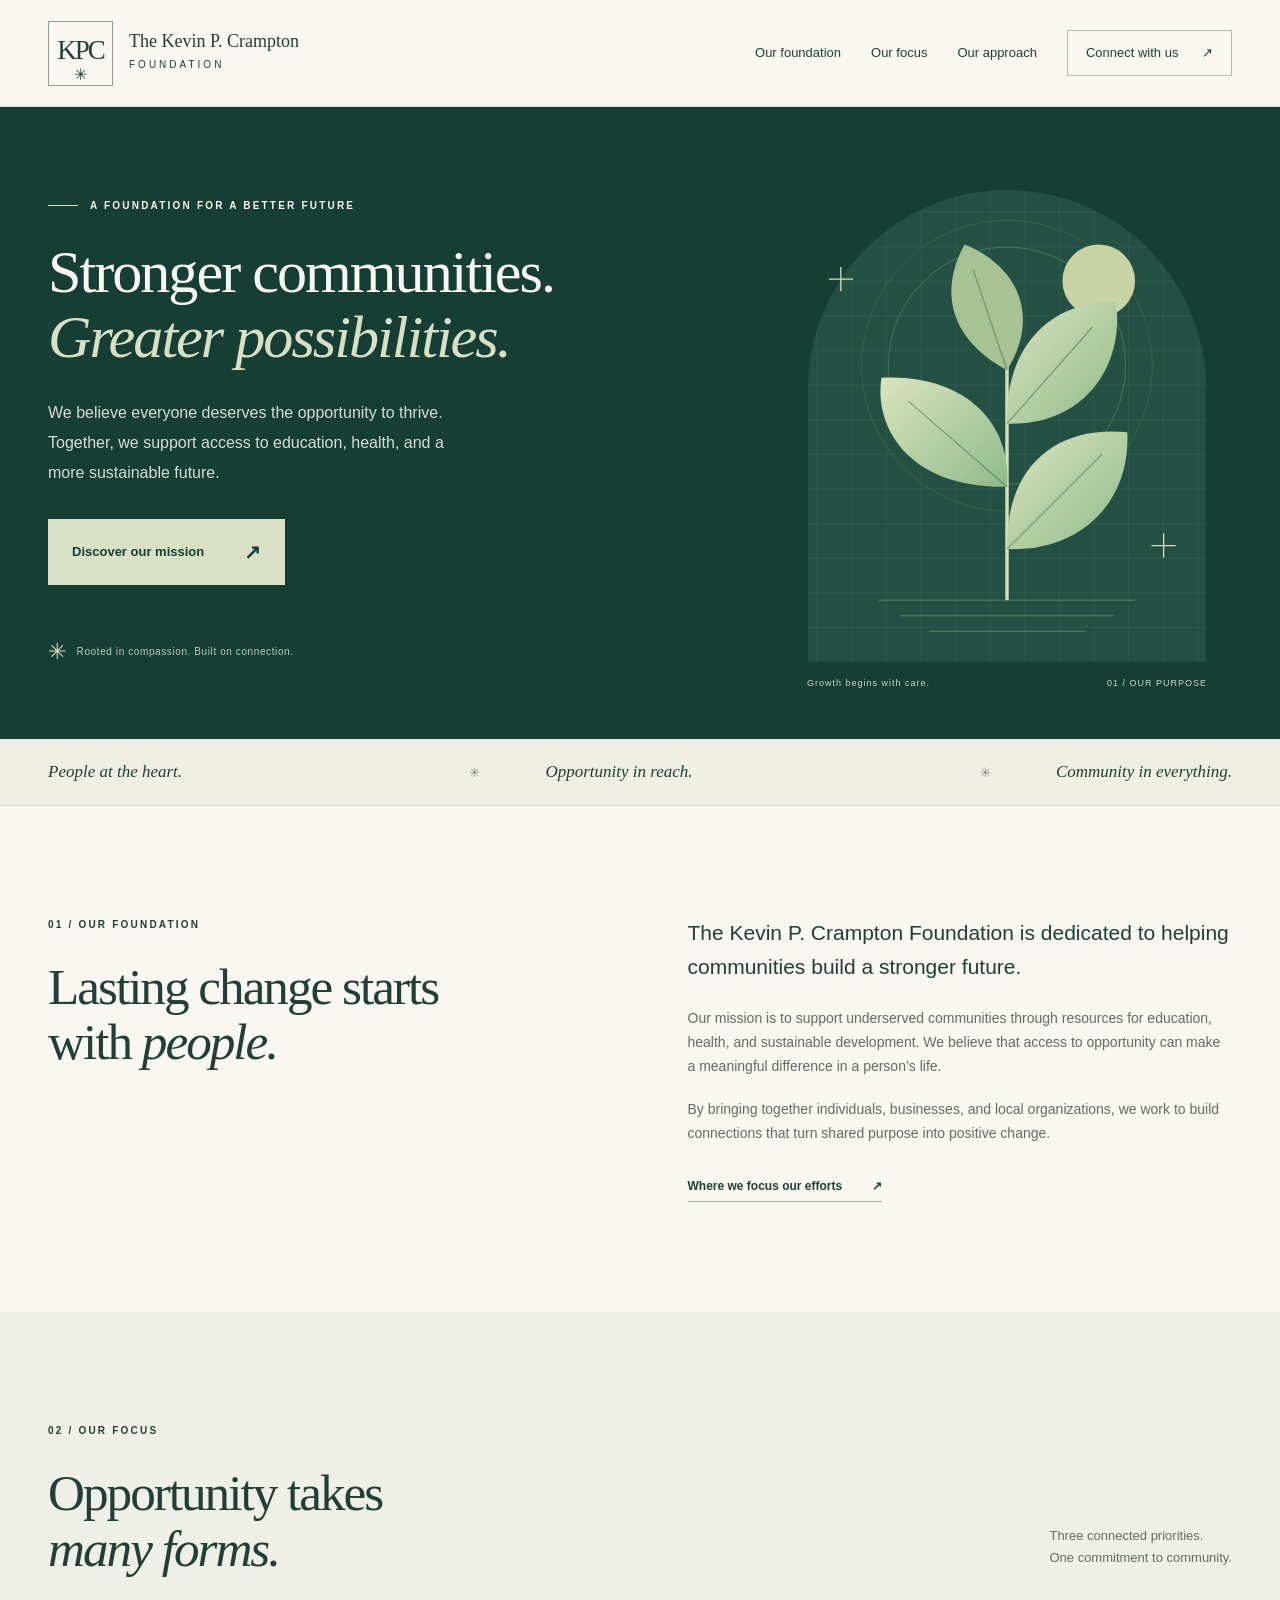
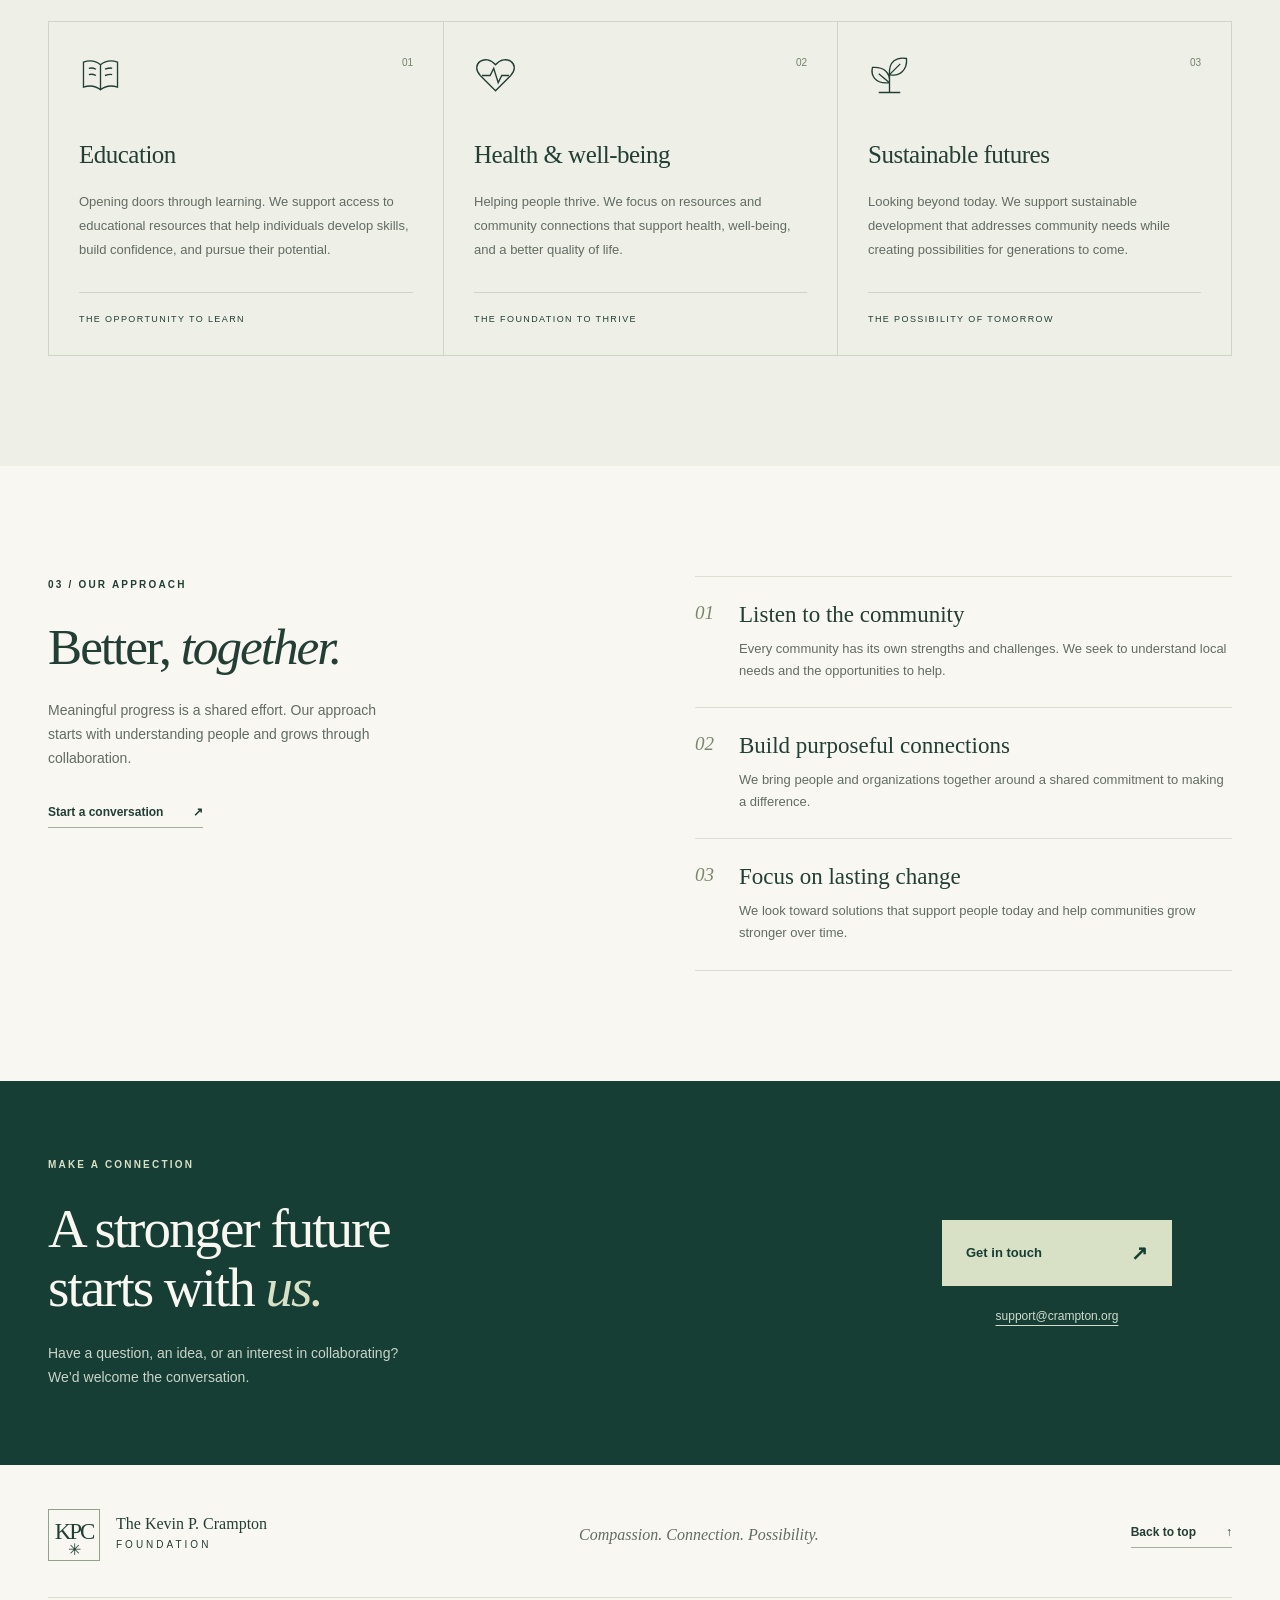
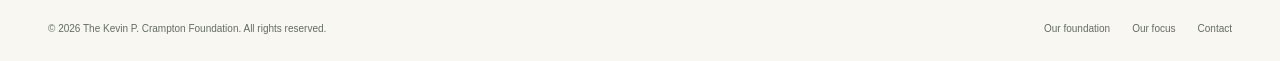
==== commit c5579142: "polished green and ivory design" ====
--- a/index.html
+++ b/index.html
@@ -3,254 +3,44 @@
 <head>
   <meta charset="UTF-8">
   <meta name="viewport" content="width=device-width, initial-scale=1.0">
-  <title>The Kevin P Crampton Foundation</title>
-  <meta name="description" content="The Kevin P. Crampton Foundation empowers communities through education, health, and sustainable development.">
-  <link rel="icon" href="favicon.ico" type="image/x-icon">
-  <style>
-    /* Global Reset and Styles */
-    * {
-      margin: 0;
-      padding: 0;
-      box-sizing: border-box;
-    }
-    body {
-      font-family: 'Segoe UI', Tahoma, Geneva, Verdana, sans-serif;
-      color: #333;
-      background-color: #f9f9f9;
-      display: flex;
-      flex-direction: column;
-      align-items: center;
-      transition: background-color 0.3s ease, color 0.3s ease;
-      line-height: 1.6;
-    }
-    /* Header */
-    header {
-      width: 100%;
-      background-color: #F8F6F4;
-      text-align: center;
-      padding: 0.5rem 0;
-      box-shadow: 0 2px 5px rgba(0,0,0,0.1);
-    }
-    header .logo {
-      max-width: 250px;
-      margin: 0.5rem 0;
-      transition: transform 0.3s ease;
-    }
-    header .logo:hover {
-      transform: none;
-    }
-    /* Navigation */
-    nav {
-      width: 100%;
-      background-color: #003f7f;
-      color: white;
-      text-align: center;
-      padding: 0.5rem;
-      position: sticky;
-      top: 0;
-      z-index: 1000;
-    }
-    .menu-toggle {
-      display: none;
-      background: none;
-      border: none;
-      font-size: 1.5rem;
-      color: white;
-      cursor: pointer;
-    }
-    .nav-links {
-      display: flex;
-      justify-content: center;
-      align-items: center;
-    }
-    .nav-links a {
-      color: white;
-      margin: 0 1rem;
-      text-decoration: none;
-      font-weight: bold;
-      transition: color 0.3s ease;
-    }
-    .nav-links a:hover,
-    .nav-links a:focus {
-      color: #ffcc00;
-      outline: 2px solid #ffcc00;
-    }
-    @media (max-width: 600px) {
-      .nav-links {
-        flex-direction: column;
-        display: none;
-      }
-      .nav-links.active {
-        display: flex;
-      }
-      .menu-toggle {
-        display: block;
-      }
-    }
-    /* Main Content */
-    main {
-      max-width: 800px;
-      width: 100%;
-      padding: 2rem;
-      text-align: center;
-      animation: fadeIn 1s ease-in-out;
-    }
-    h1, h2, h3 {
-      color: #00539f;
-      margin-bottom: 1rem;
-    }
-    h1 {
-      font-size: 2.5rem;
-    }
-    h2 {
-      font-size: 2rem;
-      margin-bottom: 0.5rem;
-    }
-    .description {
-      font-size: 1.2rem;
-      margin-bottom: 2rem;
-    }
-    /* Sections */
-    section {
-      margin: 2rem 0;
-      padding: 1rem;
-      background-color: #fff;
-      border: 1px solid #ccc;
-      border-radius: 5px;
-      text-align: left;
-      box-shadow: 0 2px 5px rgba(0,0,0,0.1);
-      transition: transform 0.3s ease;
-    }
-    section:hover {
-      transform: translateY(-5px);
-    }
-    /* Spacing between paragraphs in the About Section */
-    #about p {
-      margin-bottom: 1rem;
-    }
-    /* Contact Button - Inline-Block and Centered */
-    .contact-button {
-      display: inline-block;
-      margin: 1rem 0;
-      padding: 0.7rem 1.5rem;
-      background-color: #00539f;
-      color: white;
-      text-decoration: none;
-      font-size: 1rem;
-      font-weight: bold;
-      border: none;
-      border-radius: 5px;
-      cursor: pointer;
-      transition: background-color 0.3s ease;
-    }
-    .contact-button:hover,
-    .contact-button:focus {
-      background-color: #003f7f;
-      outline: 2px solid #ffcc00;
-    }
-    /* Container for Centering the Button */
-    .button-container {
-      text-align: center;
-    }
-    /* Footer */
-    footer {
-      width: 100%;
-      background-color: #f9f9f9;
-      text-align: center;
-      padding: 1rem 0;
-      border-top: 1px solid #ccc;
-    }
-    footer p {
-      margin: 0.5rem 0;
-    }
-    footer a {
-      color: #00539f;
-      text-decoration: none;
-      transition: color 0.3s ease;
-    }
-    footer a:hover,
-    footer a:focus {
-      color: #003f7f;
-      outline: 2px solid #ffcc00;
-    }
-    /* Fade In Animation */
-    @keyframes fadeIn {
-      from { opacity: 0; }
-      to { opacity: 1; }
-    }
-    /* Responsive Typography */
-    @media (max-width: 600px) {
-      h1 {
-        font-size: 2rem;
-      }
-      h2 {
-        font-size: 1.5rem;
-      }
-      .description {
-        font-size: 1rem;
-      }
-    }
-  </style>
+  <meta name="theme-color" content="#173e35">
+  <meta name="description" content="The Kevin P. Crampton Foundation supports communities through education, health, and sustainable development. Learn about our mission and connect with us.">
+  <title>The Kevin P. Crampton Foundation | Opportunity, together.</title>
+  <link rel="icon" href="KPC%20LOGO-1.PNG" type="image/png">
+  <link rel="stylesheet" href="styles.css">
+  <script src="script.js" defer></script>
 </head>
 <body>
-  <!-- Header -->
-  <header>
-    <img src="KPC LOGO-1.PNG" alt="The Kevin P. Crampton Foundation Logo" class="logo">
+  <a class="skip-link" href="#main">Skip to content</a>
+  <header class="site-header">
+    <div class="container header-inner">
+      <a class="brand" href="#" aria-label="The Kevin P. Crampton Foundation home"><span class="brand-mark" aria-hidden="true">KPC<span>✳</span></span><span class="brand-name">The Kevin P. Crampton<span>Foundation</span></span></a>
+      <button class="menu-toggle" aria-expanded="false" aria-controls="navigation">Menu <span aria-hidden="true">☰</span></button>
+      <nav id="navigation" aria-label="Main navigation">
+        <a href="#about">Our foundation</a><a href="#focus">Our focus</a><a href="#approach">Our approach</a><a class="nav-contact" href="#contact">Connect with us <span aria-hidden="true">↗</span></a>
+      </nav>
+    </div>
   </header>
-  <!-- Navigation -->
-  <nav>
-    <button class="menu-toggle" aria-label="Toggle navigation menu">&#9776;</button>
-    <div class="nav-links">
-      <a href="#about">About Us</a>
-      <a href="#impact">Our Impact</a>
-      <a href="#contact">Contact Us</a>
-    </div>
-  </nav>
-  <!-- Main Content -->
-  <main>
-    <h2>The Kevin P. Crampton Foundation</h2>
-    <h3>Who We Serve</h3>
-    <p class="description">Our mission is to support those in need. We strive to make a positive impact in your community, offering resources, assistance, and a platform for change.</p>
-    
-    <!-- About Section -->
-    <section id="about">
-      <h3>About Us</h3>
-      <p>The Kevin P. Crampton Foundation is dedicated to empowering communities and fostering positive change. Our mission is to support underprivileged communities by providing resources for education, health, and sustainable development.</p>
-      <p>We partner with local organizations to implement impactful programs that address the unique needs of each community we serve. Our team is passionate about creating opportunities for growth and development, ensuring that every individual has the chance to thrive.</p>
-      <p>We believe in the power of collaboration and work tirelessly to bring together individuals, businesses, and other nonprofits to create a network of support and innovation. Join us in our mission to make a lasting difference in the world.</p>
-    </section>
-    
-    <!-- Impact Section -->
-    <section id="impact">
-      <h3>Our Impact</h3>
-      <p>Discover the difference we are making in the community through our various programs and initiatives. Stay tuned for updates and success stories as we continue our journey of positive change.</p>
-    </section>
-    
-    <!-- Contact Section -->
-    <section id="contact">
-      <h3>Contact Us</h3>
-      <p>For inquiries, please email us directly:</p>
-      <div class="button-container">
-        <a href="mailto:support@crampton.org" class="contact-button">Send an Email</a>
+  <main id="main">
+    <section class="hero" aria-labelledby="hero-title">
+      <div class="container hero-grid">
+        <div class="hero-copy"><p class="eyebrow"><span class="small-line"></span> A foundation for a better future</p><h1 id="hero-title">Stronger communities.<br><em>Greater possibilities.</em></h1><p class="hero-description">We believe everyone deserves the opportunity to thrive. Together, we support access to education, health, and a more sustainable future.</p><a class="button button-light" href="#about">Discover our mission <span aria-hidden="true">↗</span></a><div class="hero-note"><span aria-hidden="true">✳</span> Rooted in compassion. Built on connection.</div></div>
+        <div class="hero-art" aria-hidden="true">
+          <svg viewBox="0 0 520 560" xmlns="http://www.w3.org/2000/svg"><defs><pattern id="grid" width="40" height="40" patternUnits="userSpaceOnUse"><path d="M40 0H0V40" fill="none" stroke="#dae1c6" stroke-opacity=".12"/></pattern><linearGradient id="leaf" x1="0" y1="0" x2="1" y2="1"><stop stop-color="#dbe4bf"/><stop offset="1" stop-color="#8fba8c"/></linearGradient></defs><path d="M30 560V245a230 230 0 0 1 460 0v315" fill="#245044"/><path d="M30 560V245a230 230 0 0 1 460 0v315" fill="url(#grid)"/><circle cx="260" cy="218" r="137" fill="none" stroke="#b3c79b" stroke-opacity=".3"/><circle cx="260" cy="218" r="168" fill="none" stroke="#b3c79b" stroke-opacity=".15"/><circle cx="366" cy="120" r="42" fill="#c9d3a5"/><path d="M260 489V204" stroke="#d5dfbc" stroke-width="4"/><path d="M260 358C144 360 106 287 115 232c90-5 151 47 145 126Z" fill="url(#leaf)"/><path d="M260 285c-3-94 56-143 126-140 10 72-36 143-126 140Z" fill="url(#leaf)"/><path d="M260 430c-2-99 60-143 139-135 4 77-50 138-139 135Z" fill="url(#leaf)"/><path d="M260 223c-66-35-79-91-49-145 64 26 87 85 49 145Z" fill="#a7c395"/><path d="m260 358-114-99m114 26 99-112m-99 257 110-110m-110-97-39-116" fill="none" stroke="#315a42" stroke-opacity=".45" stroke-width="1.5"/><path d="M112 489h296M137 507h246M170 525h180" stroke="#b7c89e" stroke-opacity=".45"/><path d="M54 118h28m-14-14v28M427 426h28m-14-14v28" stroke="#d5dfbc" stroke-width="1.5"/></svg>
+          <div class="art-caption"><span>Growth begins with care.</span><span>01 / Our purpose</span></div>
+        </div>
       </div>
     </section>
+    <div class="values-strip"><div class="container"><span>People at the heart.</span><span>Opportunity in reach.</span><span>Community in everything.</span></div></div>
+    <section class="section about" id="about" aria-labelledby="about-title"><div class="container about-grid"><div><p class="eyebrow">01 / Our foundation</p><h2 id="about-title">Lasting change starts<br>with <em>people.</em></h2></div><div class="about-copy"><p class="lead">The Kevin P. Crampton Foundation is dedicated to helping communities build a stronger future.</p><p>Our mission is to support underserved communities through resources for education, health, and sustainable development. We believe that access to opportunity can make a meaningful difference in a person’s life.</p><p>By bringing together individuals, businesses, and local organizations, we work to build connections that turn shared purpose into positive change.</p><a class="text-link" href="#focus">Where we focus our efforts <span aria-hidden="true">↗</span></a></div></div></section>
+    <section class="section focus" id="focus" aria-labelledby="focus-title"><div class="container"><div class="section-heading"><div><p class="eyebrow">02 / Our focus</p><h2 id="focus-title">Opportunity takes<br><em>many forms.</em></h2></div><p>Three connected priorities.<br>One commitment to community.</p></div><div class="focus-grid">
+      <article class="focus-card"><div class="card-top"><svg viewBox="0 0 48 48" fill="none" stroke="currentColor" stroke-width="1.5" aria-hidden="true"><path d="M24 12c-6-5-13-5-19-3v28c6-2 13-2 19 3 6-5 13-5 19-3V9c-6-2-13-2-19 3v28M11 16c3-1 6 0 8 1m-8 6c3-1 6 0 8 1m10-7c3-1 6-2 8-1m-8 8c3-1 6-2 8-1"/></svg><span>01</span></div><h3>Education</h3><p>Opening doors through learning. We support access to educational resources that help individuals develop skills, build confidence, and pursue their potential.</p><span class="card-label">The opportunity to learn</span></article>
+      <article class="focus-card"><div class="card-top"><svg viewBox="0 0 48 48" fill="none" stroke="currentColor" stroke-width="1.5" aria-hidden="true"><path d="M24 41 7 24C-5 11 13-1 24 12 35-1 53 11 41 24Z"/><path d="M9 24h9l4-8 5 16 4-8h8"/></svg><span>02</span></div><h3>Health &amp; well-being</h3><p>Helping people thrive. We focus on resources and community connections that support health, well-being, and a better quality of life.</p><span class="card-label">The foundation to thrive</span></article>
+      <article class="focus-card"><div class="card-top"><svg viewBox="0 0 48 48" fill="none" stroke="currentColor" stroke-width="1.5" aria-hidden="true"><path d="M24 43V18m0 14C7 34 3 23 5 15c12-1 20 5 19 17Zm0-9C23 8 32 3 43 5c1 12-7 21-19 18Z"/><path d="m24 32-12-10m12 1L36 11M12 43h24"/></svg><span>03</span></div><h3>Sustainable futures</h3><p>Looking beyond today. We support sustainable development that addresses community needs while creating possibilities for generations to come.</p><span class="card-label">The possibility of tomorrow</span></article>
+    </div></div></section>
+    <section class="section approach" id="approach" aria-labelledby="approach-title"><div class="container approach-grid"><div><p class="eyebrow">03 / Our approach</p><h2 id="approach-title">Better, <em>together.</em></h2><p class="approach-intro">Meaningful progress is a shared effort. Our approach starts with understanding people and grows through collaboration.</p><a class="text-link" href="#contact">Start a conversation <span aria-hidden="true">↗</span></a></div><div class="steps"><article><span>01</span><div><h3>Listen to the community</h3><p>Every community has its own strengths and challenges. We seek to understand local needs and the opportunities to help.</p></div></article><article><span>02</span><div><h3>Build purposeful connections</h3><p>We bring people and organizations together around a shared commitment to making a difference.</p></div></article><article><span>03</span><div><h3>Focus on lasting change</h3><p>We look toward solutions that support people today and help communities grow stronger over time.</p></div></article></div></div></section>
+    <section class="contact" id="contact" aria-labelledby="contact-title"><div class="container contact-inner"><div><p class="eyebrow">Make a connection</p><h2 id="contact-title">A stronger future<br>starts with <em>us.</em></h2><p>Have a question, an idea, or an interest in collaborating?<br>We’d welcome the conversation.</p></div><div class="contact-action"><a class="button button-light" href="mailto:support@crampton.org">Get in touch <span aria-hidden="true">↗</span></a><a class="email-link" href="mailto:support@crampton.org">support@crampton.org</a></div></div></section>
   </main>
-  <!-- Footer -->
-  <footer>
-    <p>&copy; 2026 The Kevin P Crampton Foundation. All rights reserved.</p>
-    <p>
-      <a href="#about">About Us</a> | 
-      <a href="#impact">Our Impact</a> | 
-      <a href="#contact">Contact Us</a>
-    </p>
-  </footer>
-  <script>
-    // Hamburger Menu Toggle
-    const menuToggle = document.querySelector('.menu-toggle');
-    const navLinks = document.querySelector('.nav-links');
-    menuToggle.addEventListener('click', () => {
-      navLinks.classList.toggle('active');
-    });
-  </script>
+  <footer><div class="container"><div class="footer-top"><a class="brand footer-brand" href="#"><span class="brand-mark" aria-hidden="true">KPC<span>✳</span></span><span class="brand-name">The Kevin P. Crampton<span>Foundation</span></span></a><p>Compassion. Connection. Possibility.</p><a class="text-link" href="#main">Back to top <span aria-hidden="true">↑</span></a></div><div class="footer-bottom"><p>&copy; <span id="year">2026</span> The Kevin P. Crampton Foundation. All rights reserved.</p><nav aria-label="Footer navigation"><a href="#about">Our foundation</a><a href="#focus">Our focus</a><a href="#contact">Contact</a></nav></div></div></footer>
 </body>
 </html>
--- a/styles.css
+++ b/styles.css
@@ -0,0 +1 @@
+:root{--green:#173e35;--ink:#233e35;--muted:#626c64;--cream:#f8f7f1;--sage:#d8e0c5;--line:#dcded3}*{box-sizing:border-box}html{scroll-behavior:smooth;scroll-padding-top:100px}body{margin:0;background:var(--cream);color:var(--ink);font-family:Arial,Helvetica,sans-serif;font-size:16px;line-height:1.7}a{color:inherit}button{font:inherit}a,button{-webkit-tap-highlight-color:transparent}a:focus-visible,button:focus-visible{outline:3px solid #aa7d36;outline-offset:6px}a{text-decoration:none}.container{width:min(1200px,calc(100% - 96px));margin:auto}.site-header{position:sticky;top:0;z-index:10;background:var(--cream);border-bottom:1px solid var(--line)}.header-inner{min-height:106px;display:flex;align-items:center;justify-content:space-between;gap:24px}.brand{display:flex;gap:16px;align-items:center}.brand-mark{font:27px Georgia,serif;letter-spacing:-2px;border:1px solid #92a18a;width:65px;height:65px;display:flex;align-items:center;justify-content:center;position:relative;padding-bottom:6px}.brand-mark>span{position:absolute;bottom:2px;font-size:16px;line-height:1;letter-spacing:0}.brand-name{font:18px/1.3 Georgia,serif}.brand-name>span{display:block;font:10px/2.2 Arial,sans-serif;letter-spacing:3px;text-transform:uppercase}nav{display:flex;gap:30px;align-items:center;font-size:13px}nav a:hover{color:#698057}.nav-contact{border:1px solid #b3beac;padding:11px 18px}.nav-contact span{margin-left:20px}.menu-toggle{display:none}.hero{background:var(--green);color:var(--cream);overflow:hidden}.hero-grid{display:grid;grid-template-columns:1.25fr 1fr;gap:40px;align-items:center;padding-top:70px;padding-bottom:48px}.eyebrow{text-transform:uppercase;font-size:10px;letter-spacing:2.2px;font-weight:600;margin:0 0 26px;display:flex;align-items:center;gap:12px}.small-line{height:1px;width:30px;background:var(--sage)}h1,h2,h3,p{margin-top:0}h1,h2{font-family:Georgia,'Times New Roman',serif;font-weight:400;letter-spacing:-2px;line-height:1.08}h1{font-size:clamp(44px,4.7vw,68px);margin-bottom:28px}h1 em,h2 em{font-weight:400}h1 em{color:var(--sage)}.hero-description{font-size:16px;line-height:1.85;color:#d4ded6;max-width:420px;margin-bottom:32px}.button{display:inline-flex;justify-content:space-between;align-items:center;gap:40px;padding:16px 24px;font-size:13px;font-weight:600;transition:background .2s,transform .2s}.button:hover{background:#e2e8cf;transform:translateY(-2px)}.button-light{background:var(--sage);color:var(--green)}.button span{font-size:20px}.hero-note{font-size:10px;letter-spacing:.6px;color:#bdcbbf;margin-top:48px;display:flex;align-items:center;gap:10px}.hero-note>span{font-size:22px;color:var(--sage)}.hero-art{max-width:450px;justify-self:end;width:100%}.hero-art svg{width:100%;display:block}.art-caption{display:flex;justify-content:space-between;font-size:9px;letter-spacing:1px;color:#ccd7c8;margin:14px 25px 0}.art-caption span:last-child{text-transform:uppercase}.values-strip{border-bottom:1px solid var(--line);background:#eeeee4}.values-strip .container{display:flex;justify-content:space-between;padding:23px 0;font:italic 17px Georgia,serif}.values-strip span+span:before{content:'✳';color:#829375;margin-right:65px;font-style:normal;font-size:13px}.section{padding:110px 0}h2{font-size:clamp(38px,4vw,53px);margin-bottom:25px}.about-grid{display:grid;grid-template-columns:1fr 1fr;gap:95px}.about-copy p{color:var(--muted);font-size:14px;margin-bottom:20px}.about-copy .lead{font-size:21px;line-height:1.6;color:var(--ink);margin-bottom:24px}.text-link{display:inline-flex;align-items:center;gap:30px;font-size:12px;font-weight:600;border-bottom:1px solid #a4af9a;padding-bottom:5px}.text-link:hover{color:#657a4e}.about-copy .text-link{margin-top:10px}.focus{background:#eeefe6}.section-heading{display:flex;justify-content:space-between;align-items:end;margin-bottom:45px}.section-heading h2{margin-bottom:0}.section-heading>p{font-size:13px;color:var(--muted);margin-bottom:7px}.focus-grid{display:grid;grid-template-columns:repeat(3,1fr);border:1px solid #cfd5c6}.focus-card{padding:32px 30px 28px}.focus-card+.focus-card{border-left:1px solid #cfd5c6}.card-top{display:flex;justify-content:space-between;align-items:start;margin-bottom:42px}.card-top svg{width:43px;height:43px}.card-top>span{font-size:10px;color:#73816e}.focus-card h3{font:25px/1.3 Georgia,serif;letter-spacing:-.5px;margin-bottom:18px}.focus-card p{font-size:13px;color:var(--muted);line-height:1.85;margin-bottom:30px}.card-label{display:block;border-top:1px solid #cfd5c6;padding-top:19px;font-size:9px;letter-spacing:1.4px;text-transform:uppercase}.approach-grid{display:grid;grid-template-columns:1fr 1fr;gap:110px}.approach-intro{max-width:345px;font-size:14px;color:var(--muted);margin-bottom:26px}.steps article{display:flex;gap:25px;border-top:1px solid var(--line);padding:25px 0}.steps article:last-child{border-bottom:1px solid var(--line)}.steps article>span{font:italic 19px Georgia,serif;color:#78876b}.steps h3{font:23px Georgia,serif;margin-bottom:10px}.steps p{font-size:13px;color:var(--muted);margin-bottom:0}.contact{background:var(--green);color:var(--cream);padding:75px 0}.contact-inner{display:flex;justify-content:space-between;align-items:center}.contact .eyebrow{color:var(--sage)}.contact h2{font-size:55px}.contact h2 em{color:var(--sage)}.contact p:last-child{color:#c8d4c9;font-size:14px;margin-bottom:0}.contact-action{display:flex;flex-direction:column;align-items:center;gap:20px;padding-right:60px}.contact-action .button{min-width:230px}.email-link{font-size:12px;color:#d0dccd;text-decoration:underline;text-underline-offset:5px}footer{padding:44px 0 24px}.footer-top{display:flex;justify-content:space-between;align-items:center;padding-bottom:36px;gap:24px}.footer-top>p{font:italic 16px Georgia,serif;color:var(--muted);margin:0}.footer-brand .brand-mark{width:52px;height:52px;font-size:23px}.footer-brand .brand-name{font-size:16px}.footer-bottom{border-top:1px solid var(--line);padding-top:22px;display:flex;justify-content:space-between;align-items:center;gap:25px;color:var(--muted);font-size:10px}.footer-bottom p{margin:0}.footer-bottom nav{font-size:10px;gap:22px}.skip-link{position:fixed;top:-100px;left:16px;padding:10px 18px;background:white;color:var(--green);z-index:100}.skip-link:focus{top:10px}@media(min-width:1500px){.hero-grid{padding-top:85px;padding-bottom:65px}}@media(max-width:1050px){.container{width:calc(100% - 56px)}nav{gap:18px;font-size:12px}.brand-name{font-size:16px}.brand{gap:10px}.hero-grid{gap:20px}.values-strip span+span:before{margin-right:24px}.about-grid,.approach-grid{gap:50px}.focus-card{padding:25px 22px}.contact-action{padding-right:0}.footer-top>p{display:none}}@media(max-width:760px){html{scroll-padding-top:85px}.container{width:calc(100% - 40px)}.header-inner{min-height:84px}.brand-mark{width:51px;height:51px;font-size:23px}.brand-name{font-size:15px}.brand-name>span{font-size:8px}.menu-toggle{display:flex;gap:12px;align-items:center;background:none;border:1px solid #bac3b2;padding:8px 11px;color:var(--green);font-size:12px}.site-header nav{display:none;position:absolute;left:0;right:0;top:100%;background:var(--cream);padding:20px;align-items:stretch;flex-direction:column;border-bottom:1px solid var(--line);gap:0}.site-header nav.is-open{display:flex}.site-header nav a{padding:13px}.nav-contact{margin-top:10px;display:flex;justify-content:space-between}.hero-grid{grid-template-columns:1fr;padding-top:50px;padding-bottom:32px;gap:28px}h1{font-size:clamp(39px,8.6vw,62px);letter-spacing:-1.6px}.hero-description{max-width:490px;font-size:15px}.hero-note{margin-top:30px}.hero-art{width:80%;max-width:350px;justify-self:center}.values-strip .container{padding:20px 0;justify-content:center;flex-wrap:wrap;gap:8px 20px}.values-strip span{font-size:13px}.values-strip span+span:before{display:none}.section{padding:65px 0}.about-grid,.approach-grid{grid-template-columns:1fr;gap:24px}.eyebrow{margin-bottom:20px}h2{letter-spacing:-1.2px}.about-copy .lead{font-size:20px}.section-heading{align-items:start;gap:20px;flex-direction:column;margin-bottom:30px}.section-heading>p{margin:0}.focus-grid{grid-template-columns:1fr}.focus-card{padding:28px}.focus-card+.focus-card{border-left:0;border-top:1px solid #cfd5c6}.card-top{margin-bottom:25px}.focus-card p{max-width:500px}.contact{padding:60px 0}.contact-inner{align-items:start;flex-direction:column;gap:32px}.contact h2{font-size:46px}.contact-action{align-items:start}.footer-top{align-items:start;flex-direction:column}.footer-bottom{align-items:start;flex-direction:column;gap:18px}.footer-bottom nav{flex-wrap:wrap}}@media(prefers-reduced-motion:reduce){html{scroll-behavior:auto}*,*:before,*:after{transition:none!important}}
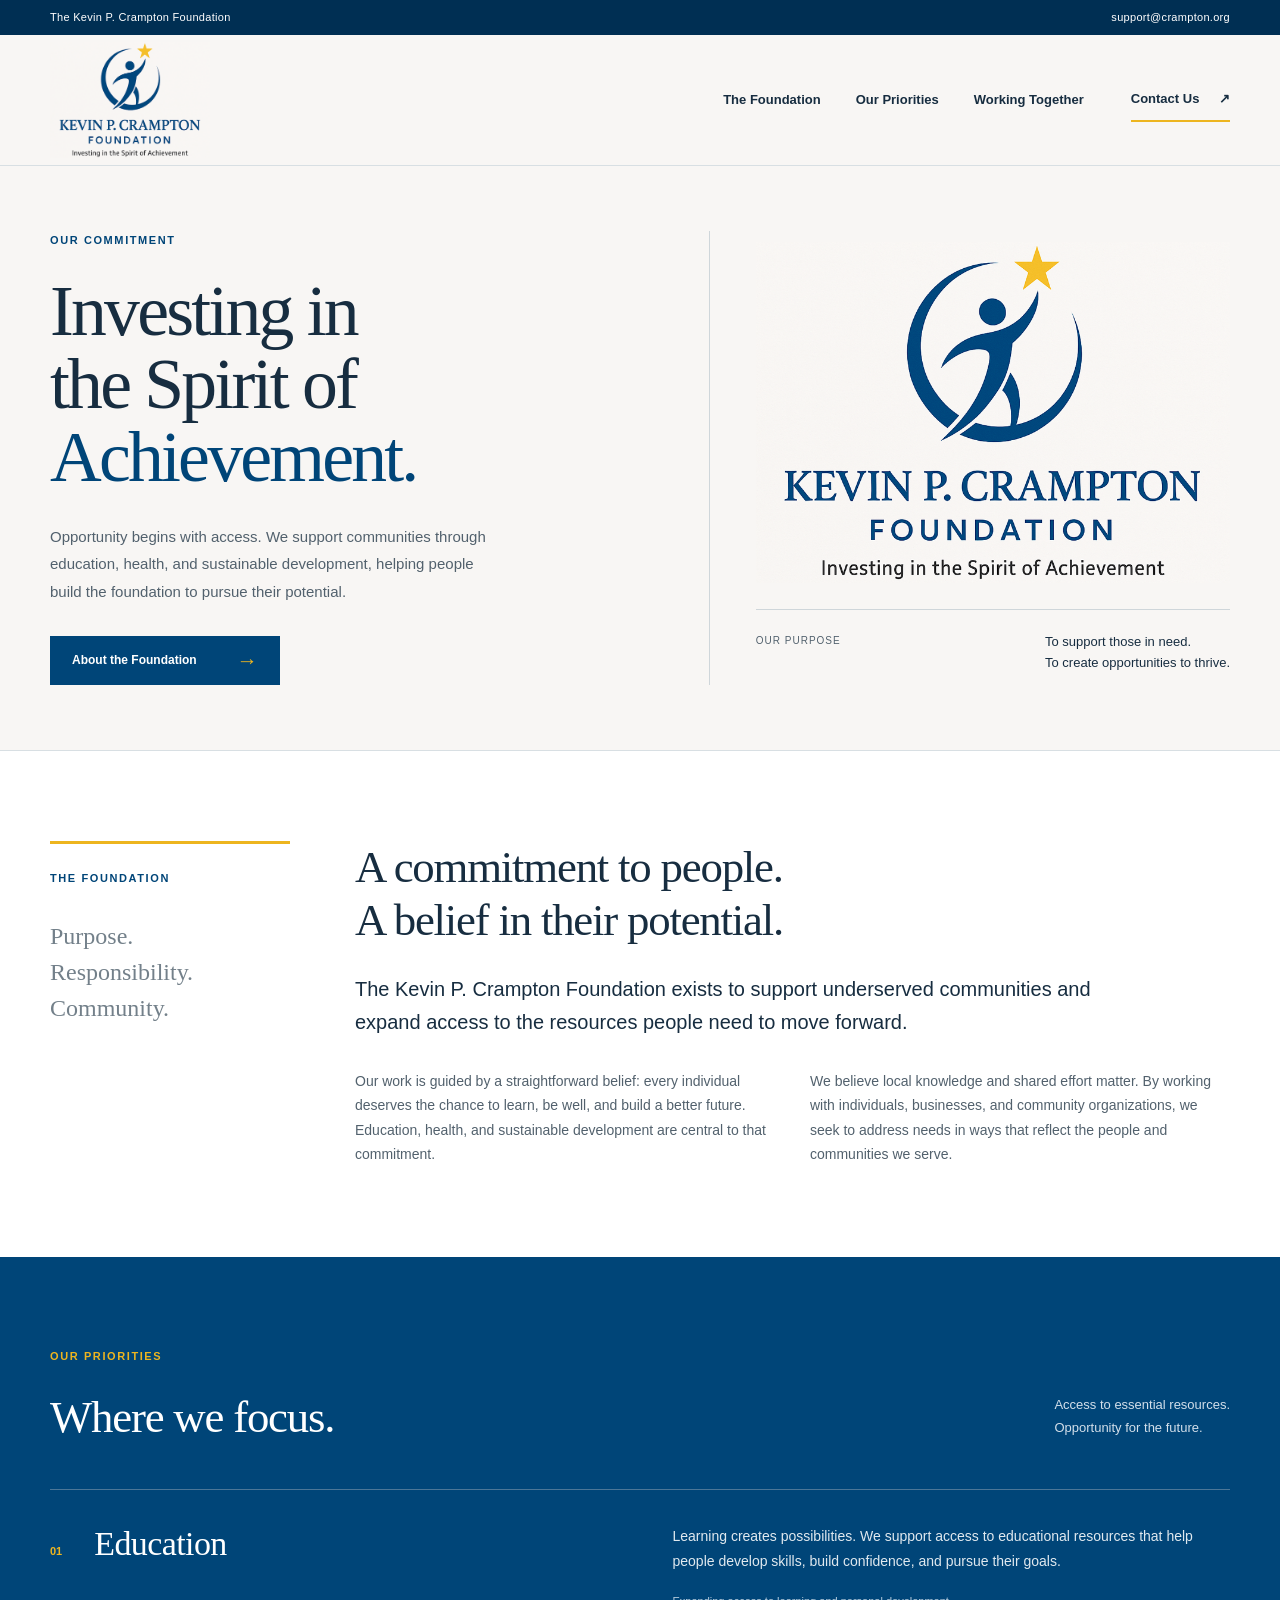
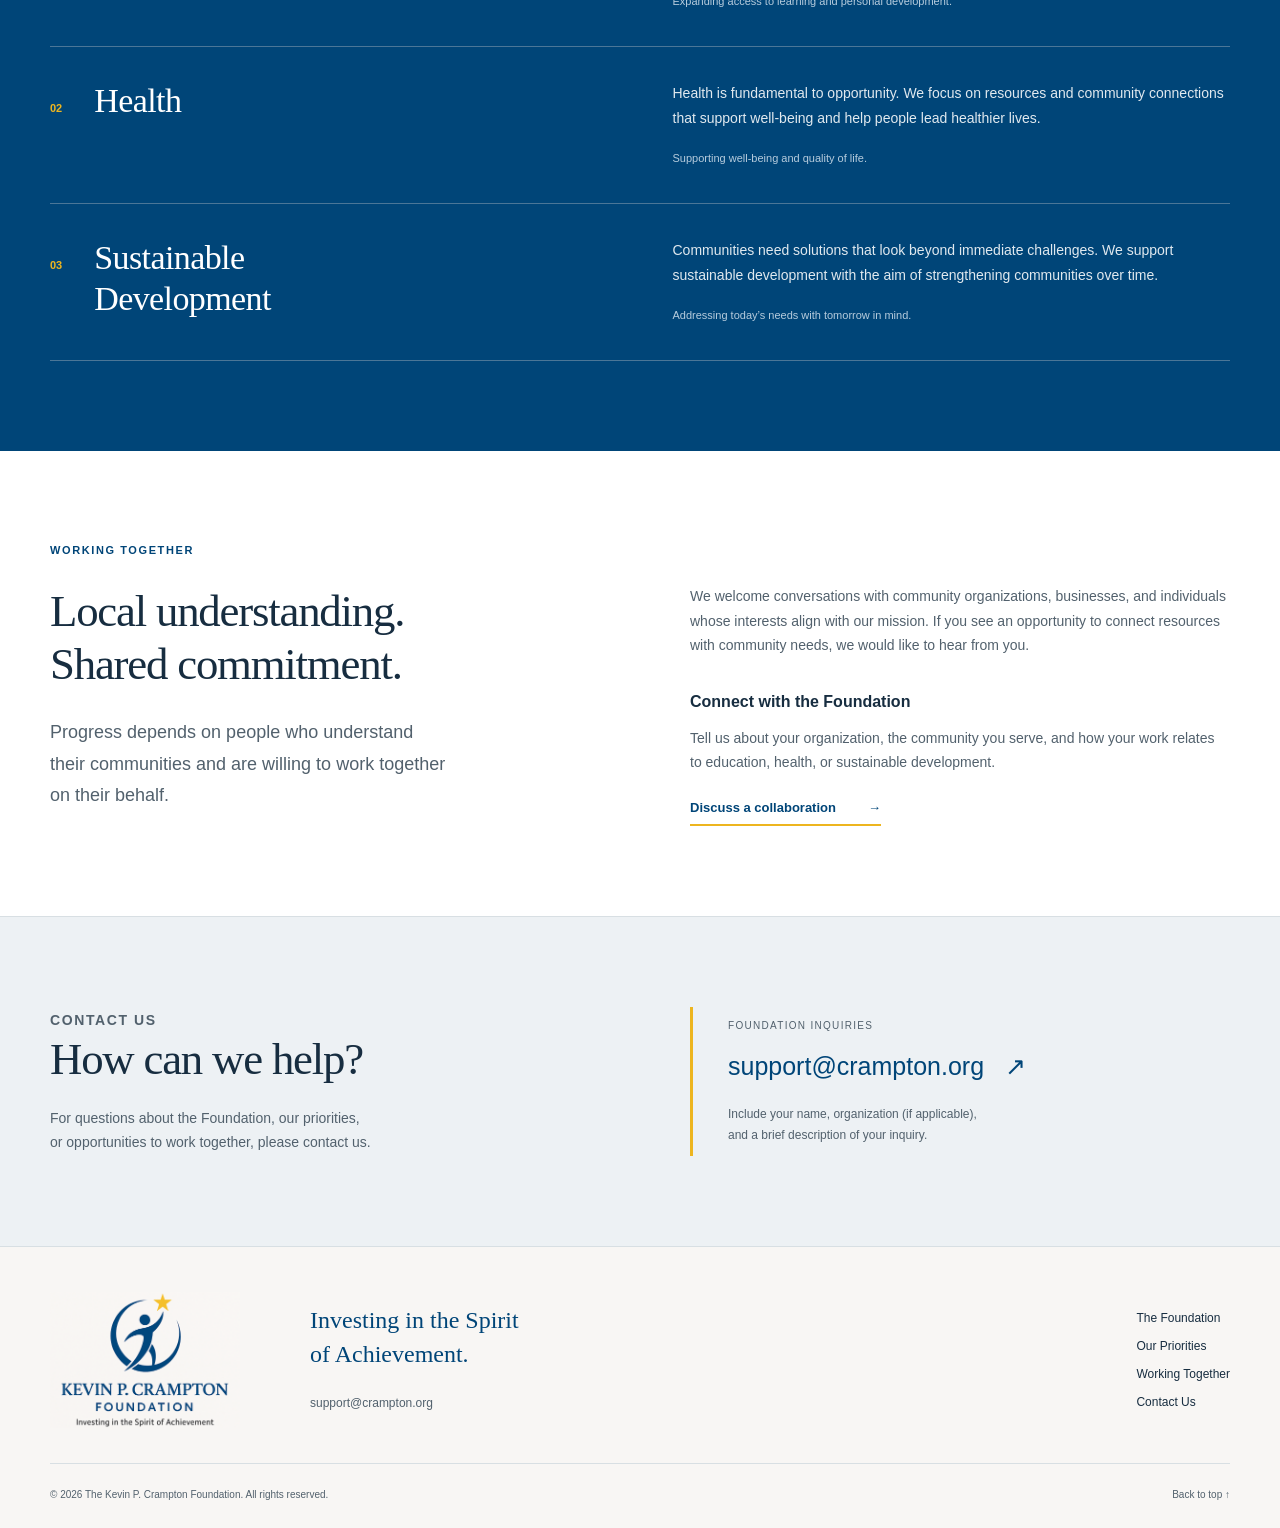
==== commit afcf75fb: "Update back to original content and theme." ====
--- a/index.html
+++ b/index.html
@@ -3,44 +3,35 @@
 <head>
   <meta charset="UTF-8">
   <meta name="viewport" content="width=device-width, initial-scale=1.0">
-  <meta name="theme-color" content="#173e35">
-  <meta name="description" content="The Kevin P. Crampton Foundation supports communities through education, health, and sustainable development. Learn about our mission and connect with us.">
-  <title>The Kevin P. Crampton Foundation | Opportunity, together.</title>
+  <meta name="theme-color" content="#004578">
+  <meta name="description" content="The Kevin P. Crampton Foundation supports underserved communities through education, health, and sustainable development. Investing in the Spirit of Achievement.">
+  <title>Kevin P. Crampton Foundation</title>
   <link rel="icon" href="KPC%20LOGO-1.PNG" type="image/png">
   <link rel="stylesheet" href="styles.css">
   <script src="script.js" defer></script>
 </head>
 <body>
   <a class="skip-link" href="#main">Skip to content</a>
+  <div class="utility-bar"><div class="container"><span>The Kevin P. Crampton Foundation</span><a href="mailto:support@crampton.org">support@crampton.org</a></div></div>
   <header class="site-header">
     <div class="container header-inner">
-      <a class="brand" href="#" aria-label="The Kevin P. Crampton Foundation home"><span class="brand-mark" aria-hidden="true">KPC<span>✳</span></span><span class="brand-name">The Kevin P. Crampton<span>Foundation</span></span></a>
+      <a class="brand" href="#main" aria-label="Kevin P. Crampton Foundation home"><img src="KPC%20LOGO-1.PNG" width="796" height="573" alt="Kevin P. Crampton Foundation. Investing in the Spirit of Achievement."></a>
       <button class="menu-toggle" aria-expanded="false" aria-controls="navigation">Menu <span aria-hidden="true">☰</span></button>
-      <nav id="navigation" aria-label="Main navigation">
-        <a href="#about">Our foundation</a><a href="#focus">Our focus</a><a href="#approach">Our approach</a><a class="nav-contact" href="#contact">Connect with us <span aria-hidden="true">↗</span></a>
-      </nav>
+      <nav id="navigation" aria-label="Main navigation"><a href="#foundation">The Foundation</a><a href="#priorities">Our Priorities</a><a href="#working-together">Working Together</a><a href="#contact" class="nav-contact">Contact Us <span aria-hidden="true">↗</span></a></nav>
     </div>
   </header>
   <main id="main">
     <section class="hero" aria-labelledby="hero-title">
-      <div class="container hero-grid">
-        <div class="hero-copy"><p class="eyebrow"><span class="small-line"></span> A foundation for a better future</p><h1 id="hero-title">Stronger communities.<br><em>Greater possibilities.</em></h1><p class="hero-description">We believe everyone deserves the opportunity to thrive. Together, we support access to education, health, and a more sustainable future.</p><a class="button button-light" href="#about">Discover our mission <span aria-hidden="true">↗</span></a><div class="hero-note"><span aria-hidden="true">✳</span> Rooted in compassion. Built on connection.</div></div>
-        <div class="hero-art" aria-hidden="true">
-          <svg viewBox="0 0 520 560" xmlns="http://www.w3.org/2000/svg"><defs><pattern id="grid" width="40" height="40" patternUnits="userSpaceOnUse"><path d="M40 0H0V40" fill="none" stroke="#dae1c6" stroke-opacity=".12"/></pattern><linearGradient id="leaf" x1="0" y1="0" x2="1" y2="1"><stop stop-color="#dbe4bf"/><stop offset="1" stop-color="#8fba8c"/></linearGradient></defs><path d="M30 560V245a230 230 0 0 1 460 0v315" fill="#245044"/><path d="M30 560V245a230 230 0 0 1 460 0v315" fill="url(#grid)"/><circle cx="260" cy="218" r="137" fill="none" stroke="#b3c79b" stroke-opacity=".3"/><circle cx="260" cy="218" r="168" fill="none" stroke="#b3c79b" stroke-opacity=".15"/><circle cx="366" cy="120" r="42" fill="#c9d3a5"/><path d="M260 489V204" stroke="#d5dfbc" stroke-width="4"/><path d="M260 358C144 360 106 287 115 232c90-5 151 47 145 126Z" fill="url(#leaf)"/><path d="M260 285c-3-94 56-143 126-140 10 72-36 143-126 140Z" fill="url(#leaf)"/><path d="M260 430c-2-99 60-143 139-135 4 77-50 138-139 135Z" fill="url(#leaf)"/><path d="M260 223c-66-35-79-91-49-145 64 26 87 85 49 145Z" fill="#a7c395"/><path d="m260 358-114-99m114 26 99-112m-99 257 110-110m-110-97-39-116" fill="none" stroke="#315a42" stroke-opacity=".45" stroke-width="1.5"/><path d="M112 489h296M137 507h246M170 525h180" stroke="#b7c89e" stroke-opacity=".45"/><path d="M54 118h28m-14-14v28M427 426h28m-14-14v28" stroke="#d5dfbc" stroke-width="1.5"/></svg>
-          <div class="art-caption"><span>Growth begins with care.</span><span>01 / Our purpose</span></div>
-        </div>
+      <div class="container hero-layout">
+        <div class="hero-copy"><p class="eyebrow">Our commitment</p><h1 id="hero-title">Investing in<br>the Spirit of<br><span>Achievement.</span></h1><p class="hero-description">Opportunity begins with access. We support communities through education, health, and sustainable development, helping people build the foundation to pursue their potential.</p><a class="button" href="#foundation">About the Foundation <span aria-hidden="true">→</span></a></div>
+        <div class="identity-panel"><img src="KPC%20LOGO-1.PNG" width="796" height="573" alt=""><div class="identity-caption"><span>Our purpose</span><p>To support those in need.<br>To create opportunities to thrive.</p></div></div>
       </div>
     </section>
-    <div class="values-strip"><div class="container"><span>People at the heart.</span><span>Opportunity in reach.</span><span>Community in everything.</span></div></div>
-    <section class="section about" id="about" aria-labelledby="about-title"><div class="container about-grid"><div><p class="eyebrow">01 / Our foundation</p><h2 id="about-title">Lasting change starts<br>with <em>people.</em></h2></div><div class="about-copy"><p class="lead">The Kevin P. Crampton Foundation is dedicated to helping communities build a stronger future.</p><p>Our mission is to support underserved communities through resources for education, health, and sustainable development. We believe that access to opportunity can make a meaningful difference in a person’s life.</p><p>By bringing together individuals, businesses, and local organizations, we work to build connections that turn shared purpose into positive change.</p><a class="text-link" href="#focus">Where we focus our efforts <span aria-hidden="true">↗</span></a></div></div></section>
-    <section class="section focus" id="focus" aria-labelledby="focus-title"><div class="container"><div class="section-heading"><div><p class="eyebrow">02 / Our focus</p><h2 id="focus-title">Opportunity takes<br><em>many forms.</em></h2></div><p>Three connected priorities.<br>One commitment to community.</p></div><div class="focus-grid">
-      <article class="focus-card"><div class="card-top"><svg viewBox="0 0 48 48" fill="none" stroke="currentColor" stroke-width="1.5" aria-hidden="true"><path d="M24 12c-6-5-13-5-19-3v28c6-2 13-2 19 3 6-5 13-5 19-3V9c-6-2-13-2-19 3v28M11 16c3-1 6 0 8 1m-8 6c3-1 6 0 8 1m10-7c3-1 6-2 8-1m-8 8c3-1 6-2 8-1"/></svg><span>01</span></div><h3>Education</h3><p>Opening doors through learning. We support access to educational resources that help individuals develop skills, build confidence, and pursue their potential.</p><span class="card-label">The opportunity to learn</span></article>
-      <article class="focus-card"><div class="card-top"><svg viewBox="0 0 48 48" fill="none" stroke="currentColor" stroke-width="1.5" aria-hidden="true"><path d="M24 41 7 24C-5 11 13-1 24 12 35-1 53 11 41 24Z"/><path d="M9 24h9l4-8 5 16 4-8h8"/></svg><span>02</span></div><h3>Health &amp; well-being</h3><p>Helping people thrive. We focus on resources and community connections that support health, well-being, and a better quality of life.</p><span class="card-label">The foundation to thrive</span></article>
-      <article class="focus-card"><div class="card-top"><svg viewBox="0 0 48 48" fill="none" stroke="currentColor" stroke-width="1.5" aria-hidden="true"><path d="M24 43V18m0 14C7 34 3 23 5 15c12-1 20 5 19 17Zm0-9C23 8 32 3 43 5c1 12-7 21-19 18Z"/><path d="m24 32-12-10m12 1L36 11M12 43h24"/></svg><span>03</span></div><h3>Sustainable futures</h3><p>Looking beyond today. We support sustainable development that addresses community needs while creating possibilities for generations to come.</p><span class="card-label">The possibility of tomorrow</span></article>
-    </div></div></section>
-    <section class="section approach" id="approach" aria-labelledby="approach-title"><div class="container approach-grid"><div><p class="eyebrow">03 / Our approach</p><h2 id="approach-title">Better, <em>together.</em></h2><p class="approach-intro">Meaningful progress is a shared effort. Our approach starts with understanding people and grows through collaboration.</p><a class="text-link" href="#contact">Start a conversation <span aria-hidden="true">↗</span></a></div><div class="steps"><article><span>01</span><div><h3>Listen to the community</h3><p>Every community has its own strengths and challenges. We seek to understand local needs and the opportunities to help.</p></div></article><article><span>02</span><div><h3>Build purposeful connections</h3><p>We bring people and organizations together around a shared commitment to making a difference.</p></div></article><article><span>03</span><div><h3>Focus on lasting change</h3><p>We look toward solutions that support people today and help communities grow stronger over time.</p></div></article></div></div></section>
-    <section class="contact" id="contact" aria-labelledby="contact-title"><div class="container contact-inner"><div><p class="eyebrow">Make a connection</p><h2 id="contact-title">A stronger future<br>starts with <em>us.</em></h2><p>Have a question, an idea, or an interest in collaborating?<br>We’d welcome the conversation.</p></div><div class="contact-action"><a class="button button-light" href="mailto:support@crampton.org">Get in touch <span aria-hidden="true">↗</span></a><a class="email-link" href="mailto:support@crampton.org">support@crampton.org</a></div></div></section>
+    <section class="foundation section" id="foundation" aria-labelledby="foundation-title"><div class="container foundation-layout"><div class="section-label"><span class="eyebrow">The Foundation</span><p>Purpose.<br>Responsibility.<br>Community.</p></div><div class="foundation-copy"><h2 id="foundation-title">A commitment to people.<br>A belief in their potential.</h2><p class="lead">The Kevin P. Crampton Foundation exists to support underserved communities and expand access to the resources people need to move forward.</p><div class="body-columns"><p>Our work is guided by a straightforward belief: every individual deserves the chance to learn, be well, and build a better future. Education, health, and sustainable development are central to that commitment.</p><p>We believe local knowledge and shared effort matter. By working with individuals, businesses, and community organizations, we seek to address needs in ways that reflect the people and communities we serve.</p></div></div></div></section>
+    <section class="priorities section" id="priorities" aria-labelledby="priorities-title"><div class="container"><div class="section-heading"><div><p class="eyebrow">Our Priorities</p><h2 id="priorities-title">Where we focus.</h2></div><p>Access to essential resources.<br>Opportunity for the future.</p></div><div class="priority-list"><article><div class="priority-heading"><span class="priority-number">01</span><h3>Education</h3></div><div class="priority-copy"><p>Learning creates possibilities. We support access to educational resources that help people develop skills, build confidence, and pursue their goals.</p><p class="priority-note">Expanding access to learning and personal development.</p></div></article><article><div class="priority-heading"><span class="priority-number">02</span><h3>Health</h3></div><div class="priority-copy"><p>Health is fundamental to opportunity. We focus on resources and community connections that support well-being and help people lead healthier lives.</p><p class="priority-note">Supporting well-being and quality of life.</p></div></article><article><div class="priority-heading"><span class="priority-number">03</span><h3>Sustainable<br>Development</h3></div><div class="priority-copy"><p>Communities need solutions that look beyond immediate challenges. We support sustainable development with the aim of strengthening communities over time.</p><p class="priority-note">Addressing today’s needs with tomorrow in mind.</p></div></article></div></div></section>
+    <section class="working section" id="working-together" aria-labelledby="working-title"><div class="container working-layout"><div><p class="eyebrow">Working Together</p><h2 id="working-title">Local understanding.<br>Shared commitment.</h2><p class="working-intro">Progress depends on people who understand their communities and are willing to work together on their behalf.</p></div><div class="working-copy"><p>We welcome conversations with community organizations, businesses, and individuals whose interests align with our mission. If you see an opportunity to connect resources with community needs, we would like to hear from you.</p><h3>Connect with the Foundation</h3><p>Tell us about your organization, the community you serve, and how your work relates to education, health, or sustainable development.</p><a class="text-link" href="mailto:support@crampton.org?subject=Community%20collaboration%20inquiry">Discuss a collaboration <span aria-hidden="true">→</span></a></div></div></section>
+    <section class="contact section" id="contact" aria-labelledby="contact-title"><div class="container contact-layout"><div><p class="eyebrow">Contact Us</p><h2 id="contact-title">How can we help?</h2><p>For questions about the Foundation, our priorities,<br class="desktop-break"> or opportunities to work together, please contact us.</p></div><div class="contact-details"><span class="contact-label">Foundation inquiries</span><a class="contact-email" href="mailto:support@crampton.org">support@crampton.org <span aria-hidden="true">↗</span></a><p>Include your name, organization (if applicable),<br class="desktop-break"> and a brief description of your inquiry.</p></div></div></section>
   </main>
-  <footer><div class="container"><div class="footer-top"><a class="brand footer-brand" href="#"><span class="brand-mark" aria-hidden="true">KPC<span>✳</span></span><span class="brand-name">The Kevin P. Crampton<span>Foundation</span></span></a><p>Compassion. Connection. Possibility.</p><a class="text-link" href="#main">Back to top <span aria-hidden="true">↑</span></a></div><div class="footer-bottom"><p>&copy; <span id="year">2026</span> The Kevin P. Crampton Foundation. All rights reserved.</p><nav aria-label="Footer navigation"><a href="#about">Our foundation</a><a href="#focus">Our focus</a><a href="#contact">Contact</a></nav></div></div></footer>
+  <footer><div class="container"><div class="footer-main"><a href="#main" class="footer-brand" aria-label="Return to top"><img src="KPC%20LOGO-1.PNG" alt="Kevin P. Crampton Foundation" width="796" height="573" loading="lazy"></a><div class="footer-purpose"><p>Investing in the Spirit<br>of Achievement.</p><a href="mailto:support@crampton.org">support@crampton.org</a></div><nav aria-label="Footer navigation"><a href="#foundation">The Foundation</a><a href="#priorities">Our Priorities</a><a href="#working-together">Working Together</a><a href="#contact">Contact Us</a></nav></div><div class="footer-bottom"><p>&copy; <span id="year">2026</span> The Kevin P. Crampton Foundation. All rights reserved.</p><a href="#main">Back to top ↑</a></div></div></footer>
 </body>
 </html>
--- a/styles.css
+++ b/styles.css
@@ -1 +1,144 @@
-:root{--green:#173e35;--ink:#233e35;--muted:#626c64;--cream:#f8f7f1;--sage:#d8e0c5;--line:#dcded3}*{box-sizing:border-box}html{scroll-behavior:smooth;scroll-padding-top:100px}body{margin:0;background:var(--cream);color:var(--ink);font-family:Arial,Helvetica,sans-serif;font-size:16px;line-height:1.7}a{color:inherit}button{font:inherit}a,button{-webkit-tap-highlight-color:transparent}a:focus-visible,button:focus-visible{outline:3px solid #aa7d36;outline-offset:6px}a{text-decoration:none}.container{width:min(1200px,calc(100% - 96px));margin:auto}.site-header{position:sticky;top:0;z-index:10;background:var(--cream);border-bottom:1px solid var(--line)}.header-inner{min-height:106px;display:flex;align-items:center;justify-content:space-between;gap:24px}.brand{display:flex;gap:16px;align-items:center}.brand-mark{font:27px Georgia,serif;letter-spacing:-2px;border:1px solid #92a18a;width:65px;height:65px;display:flex;align-items:center;justify-content:center;position:relative;padding-bottom:6px}.brand-mark>span{position:absolute;bottom:2px;font-size:16px;line-height:1;letter-spacing:0}.brand-name{font:18px/1.3 Georgia,serif}.brand-name>span{display:block;font:10px/2.2 Arial,sans-serif;letter-spacing:3px;text-transform:uppercase}nav{display:flex;gap:30px;align-items:center;font-size:13px}nav a:hover{color:#698057}.nav-contact{border:1px solid #b3beac;padding:11px 18px}.nav-contact span{margin-left:20px}.menu-toggle{display:none}.hero{background:var(--green);color:var(--cream);overflow:hidden}.hero-grid{display:grid;grid-template-columns:1.25fr 1fr;gap:40px;align-items:center;padding-top:70px;padding-bottom:48px}.eyebrow{text-transform:uppercase;font-size:10px;letter-spacing:2.2px;font-weight:600;margin:0 0 26px;display:flex;align-items:center;gap:12px}.small-line{height:1px;width:30px;background:var(--sage)}h1,h2,h3,p{margin-top:0}h1,h2{font-family:Georgia,'Times New Roman',serif;font-weight:400;letter-spacing:-2px;line-height:1.08}h1{font-size:clamp(44px,4.7vw,68px);margin-bottom:28px}h1 em,h2 em{font-weight:400}h1 em{color:var(--sage)}.hero-description{font-size:16px;line-height:1.85;color:#d4ded6;max-width:420px;margin-bottom:32px}.button{display:inline-flex;justify-content:space-between;align-items:center;gap:40px;padding:16px 24px;font-size:13px;font-weight:600;transition:background .2s,transform .2s}.button:hover{background:#e2e8cf;transform:translateY(-2px)}.button-light{background:var(--sage);color:var(--green)}.button span{font-size:20px}.hero-note{font-size:10px;letter-spacing:.6px;color:#bdcbbf;margin-top:48px;display:flex;align-items:center;gap:10px}.hero-note>span{font-size:22px;color:var(--sage)}.hero-art{max-width:450px;justify-self:end;width:100%}.hero-art svg{width:100%;display:block}.art-caption{display:flex;justify-content:space-between;font-size:9px;letter-spacing:1px;color:#ccd7c8;margin:14px 25px 0}.art-caption span:last-child{text-transform:uppercase}.values-strip{border-bottom:1px solid var(--line);background:#eeeee4}.values-strip .container{display:flex;justify-content:space-between;padding:23px 0;font:italic 17px Georgia,serif}.values-strip span+span:before{content:'✳';color:#829375;margin-right:65px;font-style:normal;font-size:13px}.section{padding:110px 0}h2{font-size:clamp(38px,4vw,53px);margin-bottom:25px}.about-grid{display:grid;grid-template-columns:1fr 1fr;gap:95px}.about-copy p{color:var(--muted);font-size:14px;margin-bottom:20px}.about-copy .lead{font-size:21px;line-height:1.6;color:var(--ink);margin-bottom:24px}.text-link{display:inline-flex;align-items:center;gap:30px;font-size:12px;font-weight:600;border-bottom:1px solid #a4af9a;padding-bottom:5px}.text-link:hover{color:#657a4e}.about-copy .text-link{margin-top:10px}.focus{background:#eeefe6}.section-heading{display:flex;justify-content:space-between;align-items:end;margin-bottom:45px}.section-heading h2{margin-bottom:0}.section-heading>p{font-size:13px;color:var(--muted);margin-bottom:7px}.focus-grid{display:grid;grid-template-columns:repeat(3,1fr);border:1px solid #cfd5c6}.focus-card{padding:32px 30px 28px}.focus-card+.focus-card{border-left:1px solid #cfd5c6}.card-top{display:flex;justify-content:space-between;align-items:start;margin-bottom:42px}.card-top svg{width:43px;height:43px}.card-top>span{font-size:10px;color:#73816e}.focus-card h3{font:25px/1.3 Georgia,serif;letter-spacing:-.5px;margin-bottom:18px}.focus-card p{font-size:13px;color:var(--muted);line-height:1.85;margin-bottom:30px}.card-label{display:block;border-top:1px solid #cfd5c6;padding-top:19px;font-size:9px;letter-spacing:1.4px;text-transform:uppercase}.approach-grid{display:grid;grid-template-columns:1fr 1fr;gap:110px}.approach-intro{max-width:345px;font-size:14px;color:var(--muted);margin-bottom:26px}.steps article{display:flex;gap:25px;border-top:1px solid var(--line);padding:25px 0}.steps article:last-child{border-bottom:1px solid var(--line)}.steps article>span{font:italic 19px Georgia,serif;color:#78876b}.steps h3{font:23px Georgia,serif;margin-bottom:10px}.steps p{font-size:13px;color:var(--muted);margin-bottom:0}.contact{background:var(--green);color:var(--cream);padding:75px 0}.contact-inner{display:flex;justify-content:space-between;align-items:center}.contact .eyebrow{color:var(--sage)}.contact h2{font-size:55px}.contact h2 em{color:var(--sage)}.contact p:last-child{color:#c8d4c9;font-size:14px;margin-bottom:0}.contact-action{display:flex;flex-direction:column;align-items:center;gap:20px;padding-right:60px}.contact-action .button{min-width:230px}.email-link{font-size:12px;color:#d0dccd;text-decoration:underline;text-underline-offset:5px}footer{padding:44px 0 24px}.footer-top{display:flex;justify-content:space-between;align-items:center;padding-bottom:36px;gap:24px}.footer-top>p{font:italic 16px Georgia,serif;color:var(--muted);margin:0}.footer-brand .brand-mark{width:52px;height:52px;font-size:23px}.footer-brand .brand-name{font-size:16px}.footer-bottom{border-top:1px solid var(--line);padding-top:22px;display:flex;justify-content:space-between;align-items:center;gap:25px;color:var(--muted);font-size:10px}.footer-bottom p{margin:0}.footer-bottom nav{font-size:10px;gap:22px}.skip-link{position:fixed;top:-100px;left:16px;padding:10px 18px;background:white;color:var(--green);z-index:100}.skip-link:focus{top:10px}@media(min-width:1500px){.hero-grid{padding-top:85px;padding-bottom:65px}}@media(max-width:1050px){.container{width:calc(100% - 56px)}nav{gap:18px;font-size:12px}.brand-name{font-size:16px}.brand{gap:10px}.hero-grid{gap:20px}.values-strip span+span:before{margin-right:24px}.about-grid,.approach-grid{gap:50px}.focus-card{padding:25px 22px}.contact-action{padding-right:0}.footer-top>p{display:none}}@media(max-width:760px){html{scroll-padding-top:85px}.container{width:calc(100% - 40px)}.header-inner{min-height:84px}.brand-mark{width:51px;height:51px;font-size:23px}.brand-name{font-size:15px}.brand-name>span{font-size:8px}.menu-toggle{display:flex;gap:12px;align-items:center;background:none;border:1px solid #bac3b2;padding:8px 11px;color:var(--green);font-size:12px}.site-header nav{display:none;position:absolute;left:0;right:0;top:100%;background:var(--cream);padding:20px;align-items:stretch;flex-direction:column;border-bottom:1px solid var(--line);gap:0}.site-header nav.is-open{display:flex}.site-header nav a{padding:13px}.nav-contact{margin-top:10px;display:flex;justify-content:space-between}.hero-grid{grid-template-columns:1fr;padding-top:50px;padding-bottom:32px;gap:28px}h1{font-size:clamp(39px,8.6vw,62px);letter-spacing:-1.6px}.hero-description{max-width:490px;font-size:15px}.hero-note{margin-top:30px}.hero-art{width:80%;max-width:350px;justify-self:center}.values-strip .container{padding:20px 0;justify-content:center;flex-wrap:wrap;gap:8px 20px}.values-strip span{font-size:13px}.values-strip span+span:before{display:none}.section{padding:65px 0}.about-grid,.approach-grid{grid-template-columns:1fr;gap:24px}.eyebrow{margin-bottom:20px}h2{letter-spacing:-1.2px}.about-copy .lead{font-size:20px}.section-heading{align-items:start;gap:20px;flex-direction:column;margin-bottom:30px}.section-heading>p{margin:0}.focus-grid{grid-template-columns:1fr}.focus-card{padding:28px}.focus-card+.focus-card{border-left:0;border-top:1px solid #cfd5c6}.card-top{margin-bottom:25px}.focus-card p{max-width:500px}.contact{padding:60px 0}.contact-inner{align-items:start;flex-direction:column;gap:32px}.contact h2{font-size:46px}.contact-action{align-items:start}.footer-top{align-items:start;flex-direction:column}.footer-bottom{align-items:start;flex-direction:column;gap:18px}.footer-bottom nav{flex-wrap:wrap}}@media(prefers-reduced-motion:reduce){html{scroll-behavior:auto}*,*:before,*:after{transition:none!important}}
+:root {
+  --navy: #004578;
+  --dark: #002f53;
+  --gold: #edb51f;
+  --ink: #172d40;
+  --muted: #52616d;
+  --paper: #f8f6f4;
+  --line: #d8dfe3;
+}
+* { box-sizing: border-box; }
+html { scroll-behavior: smooth; scroll-padding-top: 145px; }
+body { margin: 0; color: var(--ink); background: #fff; font: 16px/1.75 Arial, Helvetica, sans-serif; }
+a { color: inherit; text-decoration: none; }
+a:focus-visible, button:focus-visible { outline: 3px solid #b37d00; outline-offset: 6px; }
+a:hover { text-decoration: underline; text-underline-offset: 5px; }
+button { font: inherit; }
+.container { width: min(1180px, calc(100% - 96px)); margin: auto; }
+p, h1, h2, h3 { margin-top: 0; }
+.utility-bar { background: var(--dark); color: #fff; font-size: 11px; letter-spacing: .3px; }
+.utility-bar .container { min-height: 35px; display: flex; align-items: center; justify-content: space-between; }
+.site-header { position: sticky; top: 0; z-index: 10; background: var(--paper); border-bottom: 1px solid var(--line); }
+.header-inner { min-height: 130px; display: flex; justify-content: space-between; align-items: center; gap: 35px; }
+.brand { display: block; flex-shrink: 0; width: 160px; }
+.brand img { display: block; width: 100%; height: auto; }
+.site-header nav { display: flex; align-items: center; gap: 35px; font-size: 13px; font-weight: 600; }
+.nav-contact { margin-left: 12px; padding: 10px 0; border-bottom: 2px solid var(--gold); }
+.nav-contact span { margin-left: 16px; }
+.menu-toggle { display: none; }
+.hero { background: var(--paper); border-bottom: 1px solid var(--line); }
+.hero-layout { display: grid; grid-template-columns: 1.12fr 1fr; gap: 75px; padding-top: 65px; padding-bottom: 65px; align-items: center; }
+.eyebrow { display: block; color: var(--navy); font-size: 11px; font-weight: 700; text-transform: uppercase; letter-spacing: 1.6px; margin-bottom: 25px; }
+h1, h2 { font-family: Georgia, 'Times New Roman', serif; font-weight: 400; }
+h1 { font-size: clamp(48px, 5.6vw, 77px); letter-spacing: -2.8px; line-height: 1.02; margin-bottom: 28px; }
+h1 span { color: var(--navy); }
+.hero-description { font-size: 15px; line-height: 1.85; max-width: 455px; color: var(--muted); margin-bottom: 30px; }
+.button { display: inline-flex; align-items: center; gap: 40px; background: var(--navy); padding: 14px 22px; color: #fff; font-size: 12px; font-weight: 600; }
+.button:hover { background: var(--dark); text-decoration: none; }
+.button span { color: var(--gold); font-size: 21px; line-height: 1; }
+.identity-panel { align-self: stretch; display: flex; flex-direction: column; justify-content: center; border-left: 1px solid #cfd6da; padding-left: 46px; }
+.identity-panel img { width: 100%; height: auto; display: block; }
+.identity-caption { border-top: 1px solid #cfd6da; margin-top: 26px; padding-top: 22px; display: flex; justify-content: space-between; gap: 20px; }
+.identity-caption>span { font-size: 10px; text-transform: uppercase; letter-spacing: 1px; color: var(--muted); }
+.identity-caption p { font-size: 13px; line-height: 1.6; margin-bottom: 0; }
+.section { padding: 90px 0; }
+h2 { font-size: clamp(35px, 3.5vw, 47px); line-height: 1.18; letter-spacing: -1.2px; margin-bottom: 26px; }
+.foundation-layout { display: grid; grid-template-columns: 240px 1fr; gap: 65px; }
+.section-label { border-top: 3px solid var(--gold); padding-top: 25px; }
+.section-label .eyebrow { margin-bottom: 30px; }
+.section-label>p { font: 24px/1.5 Georgia, serif; color: #73808a; }
+.foundation-copy .lead { font-size: 20px; line-height: 1.65; max-width: 760px; margin-bottom: 30px; }
+.body-columns { display: grid; grid-template-columns: 1fr 1fr; gap: 35px; }
+.body-columns p { font-size: 14px; color: var(--muted); margin: 0; }
+.priorities { background: var(--navy); color: #fff; }
+.priorities .eyebrow { color: var(--gold); }
+.section-heading { display: flex; justify-content: space-between; align-items: end; margin-bottom: 45px; }
+.section-heading h2 { margin-bottom: 0; }
+.section-heading>p { font-size: 13px; color: #d2dfea; margin-bottom: 4px; }
+.priority-list { border-top: 1px solid #4b7697; }
+.priority-list article { padding: 34px 0; border-bottom: 1px solid #4b7697; display: grid; grid-template-columns: 1fr 1fr; gap: 65px; }
+.priority-heading { display: flex; align-items: baseline; gap: 32px; }
+.priority-number { color: var(--gold); font-size: 11px; font-weight: 600; }
+.priority-heading h3 { font: 34px/1.2 Georgia, serif; margin-bottom: 0; letter-spacing: -.6px; }
+.priority-copy>p { font-size: 14px; color: #e0e9ef; line-height: 1.8; margin-bottom: 18px; }
+.priority-copy .priority-note { font-size: 11px; color: #b6ccdd; margin-bottom: 0; }
+.working-layout { display: grid; grid-template-columns: 1fr 1fr; gap: 100px; }
+.working-intro { font-size: 18px; line-height: 1.75; max-width: 400px; color: var(--muted); margin-bottom: 0; }
+.working-copy { padding-top: 43px; }
+.working-copy>p { font-size: 14px; color: var(--muted); }
+.working-copy h3 { font-size: 16px; margin-top: 30px; margin-bottom: 10px; }
+.text-link { display: inline-flex; gap: 32px; color: var(--navy); border-bottom: 2px solid var(--gold); padding-bottom: 5px; font-size: 13px; font-weight: 600; margin-top: 8px; }
+.text-link:hover { text-decoration: none; border-color: var(--navy); }
+.contact { background: #edf1f4; border-top: 1px solid var(--line); border-bottom: 1px solid var(--line); }
+.contact-layout { display: grid; grid-template-columns: 1fr 1fr; gap: 100px; align-items: center; }
+.contact h2 { margin-bottom: 20px; }
+.contact p { font-size: 14px; color: var(--muted); margin-bottom: 0; }
+.contact-details { border-left: 3px solid var(--gold); padding: 10px 0 10px 35px; }
+.contact-label { display: block; font-size: 10px; letter-spacing: 1.3px; text-transform: uppercase; color: var(--muted); margin-bottom: 10px; }
+.contact-email { font-size: clamp(18px, 2vw, 25px); color: var(--navy); display: inline-block; margin-bottom: 15px; }
+.contact-email span { padding-left: 14px; }
+.contact-details p { font-size: 12px; }
+footer { background: var(--paper); padding: 45px 0 24px; }
+.footer-main { display: grid; grid-template-columns: 190px 1fr auto; align-items: center; gap: 70px; padding-bottom: 35px; }
+.footer-brand img { width: 190px; height: auto; display: block; }
+.footer-purpose>p { font: 24px/1.4 Georgia, serif; color: var(--navy); margin-bottom: 16px; }
+.footer-purpose>a { font-size: 12px; color: var(--muted); }
+.footer-main nav { display: flex; flex-direction: column; gap: 7px; font-size: 12px; }
+.footer-bottom { padding-top: 22px; border-top: 1px solid var(--line); display: flex; justify-content: space-between; gap: 20px; color: var(--muted); font-size: 10px; }
+.footer-bottom p { margin-bottom: 0; }
+.skip-link { position: fixed; top: -100px; left: 16px; z-index: 100; background: white; padding: 10px 20px; }
+.skip-link:focus { top: 10px; }
+@media (max-width: 1000px) {
+  .container { width: calc(100% - 56px); }
+  .site-header nav { gap: 23px; font-size: 12px; }
+  .hero-layout { gap: 40px; }
+  .identity-panel { padding-left: 25px; }
+  .identity-caption { flex-direction: column; gap: 10px; }
+  .foundation-layout { grid-template-columns: 190px 1fr; gap: 40px; }
+  .working-layout, .contact-layout { gap: 50px; }
+  .footer-main { gap: 40px; }
+}
+@media (max-width: 760px) {
+  html { scroll-padding-top: 105px; }
+  .container { width: calc(100% - 40px); }
+  .utility-bar .container { min-height: 30px; justify-content: center; font-size: 10px; }
+  .utility-bar a { display: none; }
+  .header-inner { min-height: 100px; }
+  .brand { width: 125px; }
+  .menu-toggle { display: flex; gap: 14px; align-items: center; background: none; border: 1px solid #9baebb; color: var(--navy); padding: 8px 12px; font-size: 12px; }
+  .site-header nav { display: none; position: absolute; top: 100%; left: 0; right: 0; background: var(--paper); padding: 12px 20px 22px; border-bottom: 1px solid var(--line); align-items: stretch; gap: 0; flex-direction: column; }
+  .site-header nav.is-open { display: flex; }
+  .site-header nav a { padding: 13px 0; }
+  .nav-contact { margin-left: 0; }
+  .hero-layout { grid-template-columns: 1fr; padding-top: 40px; padding-bottom: 35px; gap: 35px; }
+  h1 { font-size: clamp(48px, 11vw, 75px); letter-spacing: -2px; }
+  .eyebrow { margin-bottom: 22px; }
+  .hero-description { max-width: 550px; }
+  .identity-panel { border-left: 0; border-top: 1px solid var(--line); padding: 30px 0 0; }
+  .identity-panel img { width: min(100%, 310px); margin: auto; }
+  .identity-caption { flex-direction: row; margin-top: 25px; }
+  .section { padding: 55px 0; }
+  .foundation-layout, .working-layout, .contact-layout { grid-template-columns: 1fr; gap: 25px; }
+  .section-label { padding-top: 18px; }
+  .section-label .eyebrow { margin-bottom: 0; }
+  .section-label>p { display: none; }
+  h2 { font-size: 35px; }
+  .foundation-copy .lead { font-size: 18px; }
+  .body-columns { grid-template-columns: 1fr; gap: 20px; }
+  .section-heading { flex-direction: column; align-items: start; gap: 20px; margin-bottom: 30px; }
+  .priority-list article { grid-template-columns: 1fr; gap: 20px; padding: 28px 0; }
+  .priority-heading { gap: 20px; }
+  .priority-heading h3 { font-size: 30px; }
+  .priority-copy { padding-left: 33px; }
+  .working-copy { padding-top: 0; }
+  .working-intro { font-size: 17px; max-width: none; }
+  .contact-details { padding-left: 22px; }
+  .contact-email { font-size: clamp(17px, 5vw, 24px); }
+  .desktop-break { display: none; }
+  .footer-main { grid-template-columns: 1fr 1fr; gap: 30px 20px; }
+  .footer-brand img { width: 150px; }
+  .footer-purpose { grid-column: 1 / -1; grid-row: 2; }
+  .footer-purpose>p { font-size: 23px; }
+  .footer-bottom { flex-direction: column; gap: 15px; }
+}
+@media (prefers-reduced-motion: reduce) { html { scroll-behavior: auto; } }
